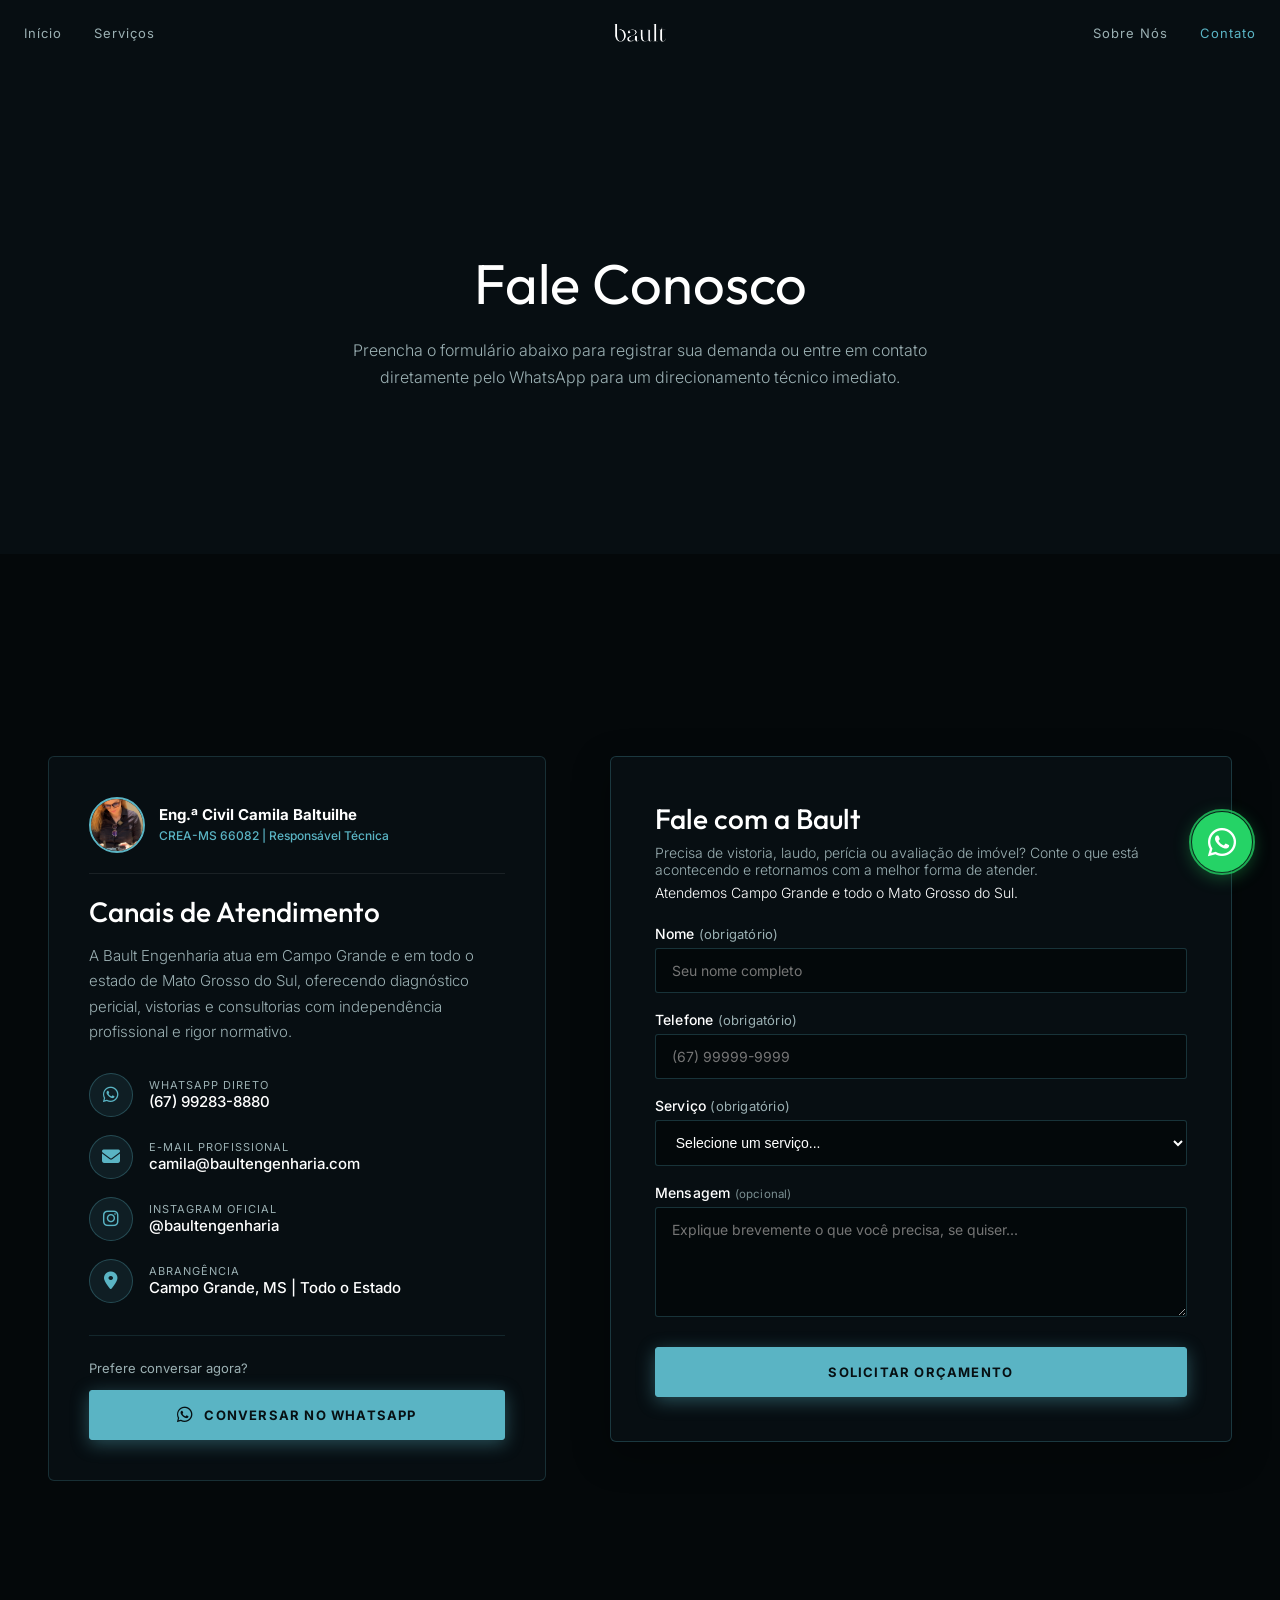
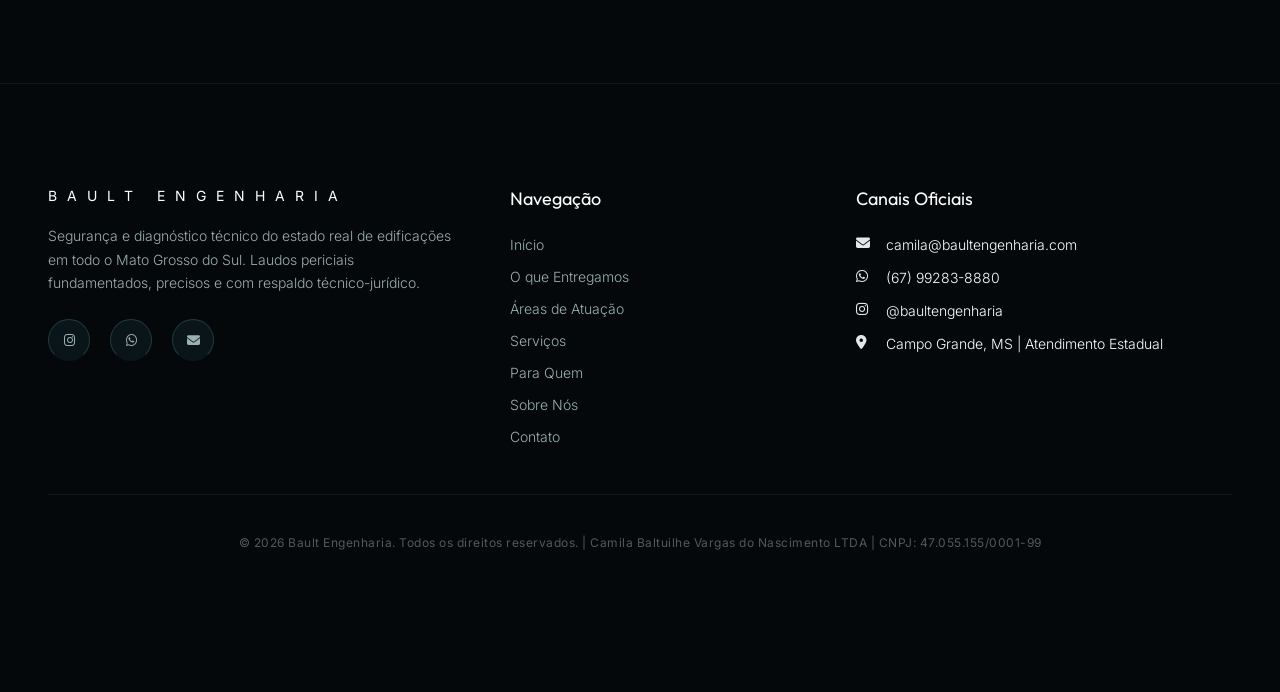
==== contato.html @ 1c69beef "Atualiza layout, carrossel de areas de atuacao, pagina de contato, servicos, sobre nos e hero" ====
<!DOCTYPE html>
<html lang="pt-BR">

<head>
    <meta charset="UTF-8">
    <meta name="viewport" content="width=device-width, initial-scale=1.0">
    <title>Contato | Bault Engenharia | Diagnóstico Técnico, Laudos e Perícias</title>
    <meta name="description"
        content="Entre em contato com a Bault Engenharia. Solicite laudos de vistoria, diagnóstico de manifestações patológicas, perícia técnica e consultoria com a Eng.ª Civil Camila Baltuilhe em todo o MS.">
    <!-- Google Fonts -->
    <link rel="preconnect" href="https://fonts.googleapis.com">
    <link rel="preconnect" href="https://fonts.gstatic.com" crossorigin>
    <link
        href="https://fonts.googleapis.com/css2?family=Inter:wght@300;400;500;600&family=Outfit:wght@300;400;500;600&display=swap"
        rel="stylesheet">
    <!-- CSS -->
    <link rel="stylesheet" href="style.css">
    <link rel="stylesheet" href="https://cdnjs.cloudflare.com/ajax/libs/font-awesome/6.4.2/css/all.min.css">
</head>

<body>

    <!-- Cabeçalho (Navbar Padrão) -->
    <header class="main-header scrolled" id="header">
        <div class="header-container">
            <nav class="nav-menu nav-left">
                <a href="index.html" class="nav-link">Início</a>
                <a href="servicos.html" class="nav-link">Serviços</a>
            </nav>

            <div class="logo-container">
                <a href="index.html" class="logo" aria-label="Bault Engenharia">
                    <img src="img/logotipo.webp" alt="Bault Engenharia" class="logo-img">
                </a>
            </div>

            <nav class="nav-menu nav-right">
                <a href="sobre.html" class="nav-link">Sobre Nós</a>
                <a href="contato.html" class="nav-link active" style="color: var(--color-accent);">Contato</a>
            </nav>

            <!-- Mobile Menu Trigger -->
            <button class="mobile-menu-trigger" aria-label="Abrir menu" aria-expanded="false" id="menuBtn">
                <span class="burger-bar"></span>
                <span class="burger-bar"></span>
            </button>
        </div>
    </header>

    <!-- Mobile Navigation Panel (Padronizado) -->
    <div class="mobile-nav-panel" id="mobilePanel" aria-hidden="true">
        <button class="mobile-menu-close" aria-label="Fechar menu" id="closeBtn">&times;</button>
        <nav class="mobile-menu-links">
            <a href="index.html" class="mobile-link">Início</a>
            <a href="index.html#entregamos" class="mobile-link">O que Entregamos</a>
            <a href="index.html#atuacao" class="mobile-link">Áreas de Atuação</a>
            <a href="servicos.html" class="mobile-link">Serviços</a>
            <a href="index.html#publico" class="mobile-link">Para Quem</a>
            <a href="sobre.html" class="mobile-link">Sobre Nós</a>
            <a href="contato.html" class="mobile-link" style="color: var(--color-accent);">Contato</a>
        </nav>
        <div class="mobile-social-icons">
            <a href="https://instagram.com/baultengenharia" target="_blank" rel="noopener noreferrer" class="social-icon-btn" aria-label="Instagram da Bault Engenharia">
                <i class="fa-brands fa-instagram"></i>
            </a>
            <a href="https://wa.me/5567992838880" target="_blank" rel="noopener noreferrer" class="social-icon-btn" aria-label="WhatsApp da Bault Engenharia">
                <i class="fa-brands fa-whatsapp"></i>
            </a>
            <a href="mailto:camila@baultengenharia.com" class="social-icon-btn" aria-label="E-mail da Bault Engenharia">
                <i class="fa-solid fa-envelope"></i>
            </a>
        </div>
    </div>

    <!-- Hero da Página de Contato -->
    <section class="page-hero" style="padding: 150px 0 60px; background: var(--color-charcoal-sec);">
        <div class="section-container">
            <div class="page-hero-inner" style="max-width: 820px; margin: 0 auto; text-align: center;">
                <h1 style="font-family: var(--font-serif); font-size: clamp(34px, 4.5vw, 56px); font-weight: 400; color: #FFFFFF; line-height: 1.15; margin-bottom: 20px;">Fale Conosco</h1>
                <p style="font-size: clamp(15px, 1.25vw, 17px); color: var(--color-text-sec-dark); line-height: 1.7; font-weight: 300; max-width: 620px; margin: 0 auto;">
                    Preencha o formulário abaixo para registrar sua demanda ou entre em contato diretamente pelo WhatsApp para um direcionamento técnico imediato.
                </p>
            </div>
        </div>
    </section>

    <!-- Conteúdo Principal de Contato -->
    <section class="contact-page-section">
        <div class="section-container">
            <div class="contact-layout-grid">
                
                <!-- Coluna 1: Informações e Canais Diretos com Ícones Clicáveis -->
                <div class="contact-info-card">
                    <div style="display: flex; align-items: center; gap: 14px; margin-bottom: 20px; padding-bottom: 20px; border-bottom: 1px solid rgba(255,255,255,0.08);">
                        <img src="img/real/camila_drone_portrait.png" alt="Eng.ª Civil Camila Baltuilhe" style="width: 56px; height: 56px; border-radius: 50%; object-fit: cover; border: 2px solid var(--color-accent, #5AB4C4); flex-shrink: 0;" loading="lazy">
                        <div>
                            <strong style="color: #FFFFFF; font-size: 15px; display: block;">Eng.ª Civil Camila Baltuilhe</strong>
                            <span style="color: var(--color-accent, #5AB4C4); font-size: 12px; font-weight: 500;">CREA-MS 66082 | Responsável Técnica</span>
                        </div>
                    </div>

                    <h3>Canais de Atendimento</h3>
                    <p>
                        A Bault Engenharia atua em Campo Grande e em todo o estado de Mato Grosso do Sul, oferecendo diagnóstico pericial, vistorias e consultorias com independência profissional e rigor normativo.
                    </p>

                    <ul class="contact-channels-list">
                        <!-- WhatsApp -->
                        <li class="contact-channel-item">
                            <a href="https://wa.me/5567992838880" target="_blank" rel="noopener noreferrer" class="channel-icon" aria-label="WhatsApp Bault Engenharia">
                                <i class="fa-brands fa-whatsapp"></i>
                            </a>
                            <div class="channel-text">
                                <span class="channel-label">WhatsApp Direto</span>
                                <a href="https://wa.me/5567992838880" target="_blank" rel="noopener noreferrer" class="channel-value">
                                    (67) 99283-8880
                                </a>
                            </div>
                        </li>

                        <!-- E-mail -->
                        <li class="contact-channel-item">
                            <a href="mailto:camila@baultengenharia.com" class="channel-icon" aria-label="E-mail Bault Engenharia">
                                <i class="fa-solid fa-envelope"></i>
                            </a>
                            <div class="channel-text">
                                <span class="channel-label">E-mail Profissional</span>
                                <a href="mailto:camila@baultengenharia.com" class="channel-value contact-email-link">
                                    camila@baultengenharia.com
                                </a>
                            </div>
                        </li>

                        <!-- Instagram -->
                        <li class="contact-channel-item">
                            <a href="https://instagram.com/baultengenharia" target="_blank" rel="noopener noreferrer" class="channel-icon" aria-label="Instagram Bault Engenharia">
                                <i class="fa-brands fa-instagram"></i>
                            </a>
                            <div class="channel-text">
                                <span class="channel-label">Instagram Oficial</span>
                                <a href="https://instagram.com/baultengenharia" target="_blank" rel="noopener noreferrer" class="channel-value">
                                    @baultengenharia
                                </a>
                            </div>
                        </li>

                        <!-- Localização -->
                        <li class="contact-channel-item">
                            <div class="channel-icon">
                                <i class="fa-solid fa-location-dot"></i>
                            </div>
                            <div class="channel-text">
                                <span class="channel-label">Abrangência</span>
                                <span class="channel-value">Campo Grande, MS | Todo o Estado</span>
                            </div>
                        </li>
                    </ul>

                    <!-- Botão de WhatsApp em destaque -->
                    <div style="margin-top: 32px; padding-top: 24px; border-top: 1px solid rgba(90, 180, 196, 0.15);">
                        <span style="display: block; font-size: 13px; color: var(--color-text-sec-dark); margin-bottom: 14px;">Prefere conversar agora?</span>
                        <a href="https://wa.me/5567992838880" target="_blank" rel="noopener noreferrer" class="btn-brand-blue" style="width: 100%; justify-content: center;">
                            <i class="fa-brands fa-whatsapp" style="font-size: 18px;"></i>
                            Conversar no WhatsApp
                        </a>
                    </div>
                </div>

                <!-- Coluna 2: Formulário no Modelo Solicitado -->
                <div class="contact-form-card">
                    <h3>Fale com a Bault</h3>
                    <p class="form-subtitle">Precisa de vistoria, laudo, perícia ou avaliação de imóvel? Conte o que está acontecendo e retornamos com a melhor forma de atender.<br><span style="display: inline-block; margin-top: 6px; color: var(--color-offwhite);">Atendemos Campo Grande e todo o Mato Grosso do Sul.</span></p>

                    <form class="contact-page-form" id="contactPageForm">
                        <!-- Nome -->
                        <div class="form-group">
                            <label for="pageName">Nome <span class="required-label">(obrigatório)</span></label>
                            <input type="text" id="pageName" name="name" placeholder="Seu nome completo" required>
                        </div>

                        <!-- Telefone -->
                        <div class="form-group">
                            <label for="pagePhone">Telefone <span class="required-label">(obrigatório)</span></label>
                            <input type="tel" id="pagePhone" name="phone" placeholder="(67) 99999-9999" required>
                        </div>

                        <!-- Serviço -->
                        <div class="form-group">
                            <label for="pageService">Serviço <span class="required-label">(obrigatório)</span></label>
                            <select id="pageService" name="service" required>
                                <option value="" disabled selected>Selecione um serviço...</option>
                                <option value="Laudos de Vistoria">Laudos de Vistoria (Cautelar, Entrega de Obra, Pré-Compra)</option>
                                <option value="Diagnóstico de Manifestações Patológicas">Diagnóstico de Manifestações Patológicas</option>
                                <option value="Perícia & Consultoria Técnica">Perícia &amp; Consultoria Técnica</option>
                                <option value="Consultoria Técnica para Construtoras">Consultoria Técnica para Construtoras &amp; Incorporadoras</option>
                                <option value="Auditoria e Conformidade Documental">Auditoria e Conformidade Documental</option>
                                <option value="Avaliação de Imóveis (NBR 14653)">Avaliação de Imóveis (NBR 14653)</option>
                                <option value="Ainda não sei">Ainda não sei</option>
                            </select>
                        </div>

                        <!-- Mensagem (Opcional) -->
                        <div class="form-group">
                            <label for="pageMessage">Mensagem <span class="optional">(opcional)</span></label>
                            <textarea id="pageMessage" name="message" placeholder="Explique brevemente o que você precisa, se quiser..."></textarea>
                        </div>

                        <!-- Botão de Envio -->
                        <button type="submit" class="btn-brand-blue form-submit-btn">
                            Solicitar orçamento
                        </button>

                        <!-- Feedback -->
                        <div class="form-feedback" id="contactPageFeedback" style="margin-top: 14px;"></div>
                    </form>
                </div>

            </div>
        </div>
    </section>

    <!-- Rodapé Padronizado (Sem Formulário) -->
    <footer class="footer-section dark-bg">
        <div class="section-container">
            <div class="footer-grid-clean">
                
                <!-- Coluna 1: Marca e Ícones Clicáveis -->
                <div class="footer-col brand-col">
                    <span class="logo footer-logo">BAULT ENGENHARIA</span>
                    <p class="footer-brand-text">
                        Segurança e diagnóstico técnico do estado real de edificações em todo o Mato Grosso do Sul. Laudos periciais fundamentados, precisos e com respaldo técnico-jurídico.
                    </p>
                    <div class="social-links">
                        <a href="https://instagram.com/baultengenharia" target="_blank" rel="noopener noreferrer" class="social-icon-btn" aria-label="Instagram da Bault Engenharia">
                            <i class="fa-brands fa-instagram"></i>
                        </a>
                        <a href="https://wa.me/5567992838880" target="_blank" rel="noopener noreferrer" class="social-icon-btn" aria-label="WhatsApp da Bault Engenharia">
                            <i class="fa-brands fa-whatsapp"></i>
                        </a>
                        <a href="mailto:camila@baultengenharia.com" class="social-icon-btn" aria-label="Enviar E-mail para Camila">
                            <i class="fa-solid fa-envelope"></i>
                        </a>
                    </div>
                </div>

                <!-- Coluna 2: Navegação Padronizada -->
                <div class="footer-col links-col">
                    <h4 class="footer-title">Navegação</h4>
                    <ul class="footer-links-list">
                        <li><a href="index.html">Início</a></li>
                        <li><a href="index.html#entregamos">O que Entregamos</a></li>
                        <li><a href="index.html#atuacao">Áreas de Atuação</a></li>
                        <li><a href="servicos.html">Serviços</a></li>
                        <li><a href="index.html#publico">Para Quem</a></li>
                        <li><a href="sobre.html">Sobre Nós</a></li>
                        <li><a href="contato.html">Contato</a></li>
                    </ul>
                </div>

                <!-- Coluna 3: Contatos Oficiais -->
                <div class="footer-col contact-col">
                    <h4 class="footer-title">Canais Oficiais</h4>
                    <ul class="footer-contact-list">
                        <li class="contact-item">
                            <i class="fa-solid fa-envelope contact-icon"></i>
                            <a href="mailto:camila@baultengenharia.com" class="contact-email-link">camila@baultengenharia.com</a>
                        </li>
                        <li class="contact-item">
                            <i class="fa-brands fa-whatsapp contact-icon"></i>
                            <a href="https://wa.me/5567992838880" target="_blank" rel="noopener noreferrer">(67) 99283-8880</a>
                        </li>
                        <li class="contact-item">
                            <i class="fa-brands fa-instagram contact-icon"></i>
                            <a href="https://instagram.com/baultengenharia" target="_blank" rel="noopener noreferrer">@baultengenharia</a>
                        </li>
                        <li class="contact-item">
                            <i class="fa-solid fa-location-dot contact-icon"></i>
                            <span>Campo Grande, MS | Atendimento Estadual</span>
                        </li>
                    </ul>
                </div>

            </div>

            <!-- Direitos Autorais, CREA e CNPJ -->
            <div class="footer-bottom text-center">
                <p class="copyright-text">
                    © 2026 Bault Engenharia. Todos os direitos reservados. | Camila Baltuilhe Vargas do Nascimento LTDA | CNPJ: 47.055.155/0001-99
                </p>
            </div>
        </div>
    </footer>

    <!-- Botão Flutuante do WhatsApp -->
    <a href="https://wa.me/5567992838880" target="_blank" rel="noopener noreferrer" class="whatsapp-float" aria-label="Fale conosco no WhatsApp" id="whatsappFloatBtn">
        <i class="fa-brands fa-whatsapp"></i>
        <span class="whatsapp-float-tooltip">Falar no WhatsApp</span>
    </a>
    <!-- JavaScript -->
    <script src="lenis.min.js"></script>
    <script src="script.js"></script>

</body>

</html>
---- style.css ----
/* ==========================================================================
   DESIGN SYSTEM & CUSTOM VARIABLES
   ========================================================================== */
:root {
    /* Color Palette - Tom mais escuro da paleta da marca (azul quase preto) e identidade Bault */
    --color-charcoal: #04080A;      /* Quase preto com base no azul profundo da marca */
    --color-charcoal-sec: #070E12;  /* Fundo secundário enriquecido no azul petróleo */
    --color-dark-gray: #0A141A;     /* Superfícies de cards e seções */
    --color-card-dark: #081015;
    --color-dark: #04080A;
    --color-slate-blue: #6C8E91;
    --color-accent: #5AB4C4;        /* Azul vibrante da marca */
    --color-accent-hover: #72D8E8;
    --color-accent-deep: #16616E;
    --color-accent-soft: rgba(90, 180, 196, 0.12);
    --color-accent-border: rgba(90, 180, 196, 0.28);
    --color-taupe: #E2E8E9;
    --color-taupe-light: #F0F4F5;
    --color-bege-bg: #F2F6F7;
    --color-offwhite: #FFFFFF;
    --color-text-sec-dark: #9BB0B3;
    --color-text-pri-light: #04080A;
    --color-white: #FFFFFF;

    /* Fonts */
    --font-serif: 'Outfit', sans-serif;
    --font-sans: 'Inter', -apple-system, BlinkMacSystemFont, "Segoe UI", Roboto, sans-serif;

    /* Layout & Grid */
    --max-width: 1440px;
    --content-max-width: 1280px;
    
    /* Transições suaves e sutis (sem movimentos bruscos) */
    --transition-smooth: 300ms ease;
    --transition-slow: 500ms ease;
}

/* ==========================================================================
   BASE & RESET STYLES
   ========================================================================== */
* {
    box-sizing: border-box;
    margin: 0;
    padding: 0;
}

html {
    background-color: var(--color-charcoal);
    color: var(--color-offwhite);
    font-family: var(--font-sans);
    -webkit-font-smoothing: antialiased;
    overflow-x: clip;
    scroll-behavior: smooth;
}

/* ==========================================================================
   LENIS SMOOTH SCROLL (ESTILOS OFICIAIS LENIS 1.1)
   ========================================================================== */
html.lenis, html.lenis body {
    height: auto;
}

.lenis.lenis-smooth {
    scroll-behavior: auto !important;
}

html.lenis.lenis-smooth {
    scroll-behavior: auto !important;
}

.lenis.lenis-smooth [data-lenis-prevent] {
    overscroll-behavior: contain;
}

.lenis.lenis-stopped {
    overflow: clip;
}

.lenis.lenis-smooth iframe {
    pointer-events: none;
}

body {
    overflow-x: clip;
}

a {
    color: inherit;
    text-decoration: none;
    transition: color var(--transition-smooth);
}

button, input, textarea {
    font-family: inherit;
    outline: none;
    border: none;
    background: none;
}

img {
    max-width: 100%;
    height: auto;
    display: block;
}

/* Utility Classes */
.dark-bg {
    background-color: var(--color-charcoal);
    color: var(--color-offwhite);
}

.light-bg {
    background-color: var(--color-bege-bg);
    color: var(--color-text-pri-light);
}

.light-bg-accent {
    background-color: #FFFFFF;
    color: var(--color-text-pri-light);
}

.section-container {
    max-width: var(--content-max-width);
    margin: 0 auto;
    padding: clamp(80px, 8vw, 110px) clamp(24px, 4vw, 48px);
}

.text-center {
    text-align: center;
}

.text-dark {
    color: var(--color-text-pri-light);
}

.text-dark-sec {
    color: #52525B;
}

.relative {
    position: relative;
}

.sr-only {
    position: absolute;
    width: 1px;
    height: 1px;
    padding: 0;
    margin: -1px;
    overflow: hidden;
    clip: rect(0, 0, 0, 0);
    border: 0;
}

/* ==========================================================================
   SECTION HEADER GERAL
   ========================================================================== */
.section-header {
    margin-bottom: clamp(36px, 4vw, 56px);
}

.section-title {
    font-family: var(--font-serif);
    font-size: clamp(30px, 3.8vw, 48px);
    font-weight: 400;
    color: var(--color-taupe);
    line-height: 1.15;
    letter-spacing: -0.02em;
    margin-bottom: 20px;
}

.section-title.text-dark {
    color: var(--color-text-pri-light);
}

.section-subtitle-line {
    width: 48px;
    height: 1px;
    background-color: var(--color-taupe);
    margin: 20px auto 0;
    opacity: 0.8;
}

.section-subtitle {
    font-size: clamp(15px, 1.25vw, 17px);
    color: var(--color-text-sec-dark);
    max-width: 640px;
    margin: 0 auto;
    line-height: 1.65;
    font-weight: 300;
}

/* ==========================================================================
   CABEÇALHO (NAVBAR)
   ========================================================================== */
.main-header {
    position: fixed;
    top: 0;
    left: 0;
    width: 100%;
    z-index: 1000;
    background-color: transparent;
    transition: background-color var(--transition-smooth), padding var(--transition-smooth), border-bottom var(--transition-smooth);
    padding: 24px 0;
}

.main-header.scrolled {
    background-color: rgba(4, 8, 10, 0.94);
    backdrop-filter: blur(12px);
    -webkit-backdrop-filter: blur(12px);
    padding: 16px 0;
    border-bottom: 1px solid rgba(90, 180, 196, 0.15);
}

.header-container {
    max-width: var(--content-max-width);
    margin: 0 auto;
    padding: 0 24px;
    display: flex;
    justify-content: space-between;
    align-items: center;
}

.nav-menu {
    display: flex;
    align-items: center;
    gap: clamp(18px, 2.5vw, 32px); /* Espaçamento fluido dos links */
    flex: 1;
}

.nav-left {
    justify-content: flex-start;
}

.nav-right {
    justify-content: flex-end;
}

.logo-container {
    flex: 0 0 auto;
    text-align: center;
    display: flex;
    justify-content: center;
    align-items: center;
}

.logo {
    font-family: var(--font-sans);
    font-size: clamp(11px, 1.2vw, 14px);
    font-weight: 400;
    letter-spacing: clamp(6px, 1vw, 10px);
    color: var(--color-offwhite);
    display: inline-flex;
    align-items: center;
    justify-content: center;
}

.logo-img {
    height: clamp(16px, 1.4vw, 20px);
    width: auto;
    max-height: 22px;
    object-fit: contain;
    display: block;
    transition: opacity var(--transition-smooth), transform var(--transition-smooth);
}

.logo:hover .logo-img {
    opacity: 0.85;
}

.nav-link {
    font-size: clamp(11px, 1.1vw, 13px);
    font-weight: 400;
    color: var(--color-text-sec-dark);
    letter-spacing: 1px;
    transition: color var(--transition-smooth);
}

.nav-link:hover,
.nav-link.active {
    color: var(--color-offwhite);
}

.nav-btn-cta {
    display: inline-flex;
    align-items: center;
    justify-content: center;
    padding: 8px 18px;
    background-color: var(--color-accent);
    color: #0B1315 !important;
    font-size: clamp(11px, 1.1vw, 12.5px);
    font-weight: 600;
    letter-spacing: 0.8px;
    text-transform: uppercase;
    border-radius: 2px;
    transition: all var(--transition-smooth);
    margin-left: 6px;
}

.nav-btn-cta:hover {
    background-color: var(--color-accent-hover);
    transform: translateY(-2px);
    box-shadow: 0 4px 16px rgba(90, 180, 196, 0.4);
}

/* Mobile Menu Trigger */
.mobile-menu-trigger {
    display: none;
    flex-direction: column;
    justify-content: space-between;
    width: 24px;
    height: 14px;
    cursor: pointer;
}

.burger-bar {
    width: 100%;
    height: 1px;
    background-color: var(--color-offwhite);
    transition: transform var(--transition-smooth), background-color var(--transition-smooth);
}

/* Mobile Menu Panel */
.mobile-nav-panel {
    position: fixed;
    top: 0;
    right: -100%;
    width: 100%;
    height: 100vh;
    background-color: var(--color-charcoal);
    z-index: 1001;
    display: flex;
    flex-direction: column;
    justify-content: center;
    align-items: center;
    transition: right var(--transition-smooth);
}

.mobile-nav-panel.open {
    right: 0;
}

.mobile-menu-close {
    position: absolute;
    top: 32px;
    right: 32px;
    font-size: 36px;
    color: var(--color-offwhite);
    cursor: pointer;
}

.mobile-menu-links {
    display: flex;
    flex-direction: column;
    gap: 32px;
    align-items: center;
}

.mobile-link {
    font-family: var(--font-serif);
    font-size: 32px;
    color: var(--color-offwhite);
}

.mobile-link:hover {
    color: var(--color-taupe);
}

.hero-section {
    background-color: var(--color-charcoal);
    background-image: linear-gradient(to right, rgba(4, 8, 10, 0.94) 0%, rgba(4, 8, 10, 0.82) 50%, rgba(4, 8, 10, 0.45) 100%), url('img/img_hero.png');
    background-size: cover;
    background-position: center right;
    padding-top: 0;
    min-height: 100vh;
    min-height: 100svh;
    display: flex;
    align-items: center;
    position: relative;
    overflow: hidden;
}

.hero-container {
    max-width: var(--content-max-width);
    margin: 0 auto;
    padding: clamp(120px, 14vh, 160px) clamp(24px, 4vw, 48px) clamp(60px, 8vh, 90px);
    display: flex;
    width: 100%;
    align-items: center;
}

.hero-col-left {
    width: 100%;
    max-width: 740px;
    display: flex;
    flex-direction: column;
    justify-content: center;
    align-items: flex-start;
    z-index: 2;
}

.hero-title {
    font-family: var(--font-serif);
    font-size: clamp(36px, 4.5vw, 62px);
    line-height: 1.12;
    letter-spacing: -0.025em;
    font-weight: 400;
    color: var(--color-offwhite);
    margin-bottom: 24px;
    max-width: 680px;
}

.hero-paragraph {
    font-size: clamp(16px, 1.25vw, 18.5px);
    color: var(--color-text-sec-dark);
    line-height: 1.7;
    margin-bottom: 36px;
    max-width: 620px;
    font-weight: 300;
}

.hero-cta-group {
    display: flex;
    gap: 16px;
    flex-wrap: wrap;
    align-items: center;
}

.btn-solid-blue,
.btn-hero-fale {
    display: inline-flex;
    align-items: center;
    justify-content: center;
    min-height: 50px;
    padding: 14px 28px;
    background-color: var(--color-accent) !important;
    border: 1px solid var(--color-accent) !important;
    color: #0B1315 !important;
    font-size: 13.5px;
    font-weight: 600;
    letter-spacing: 1.2px;
    text-transform: uppercase;
    border-radius: 2px;
    box-shadow: 0 4px 18px rgba(90, 180, 196, 0.35);
    transition: all var(--transition-smooth);
}

.btn-solid-blue:hover,
.btn-hero-fale:hover {
    background-color: var(--color-accent-hover) !important;
    border-color: var(--color-accent-hover) !important;
    color: #0B1315 !important;
    transform: translateY(-2px);
    box-shadow: 0 8px 24px rgba(90, 180, 196, 0.5);
}

.btn-outline {
    display: inline-flex;
    align-items: center;
    justify-content: center;
    min-height: 50px;
    padding: 14px 28px;
    border: 1px solid rgba(226, 232, 233, 0.6);
    color: var(--color-offwhite);
    font-size: 13.5px;
    font-weight: 500;
    letter-spacing: 1.2px;
    text-transform: uppercase;
    position: relative;
    overflow: hidden;
    z-index: 1;
    border-radius: 2px;
    transition: color var(--transition-smooth), border-color var(--transition-smooth), transform var(--transition-smooth), background-color var(--transition-smooth);
}

.btn-outline:hover {
    border-color: var(--color-accent);
    color: var(--color-accent);
    background-color: rgba(90, 180, 196, 0.08);
    transform: translateY(-2px);
}

/* ==========================================================================
   ÁREAS DE ATUAÇÃO (CARROSSEL 3 POR VEZ, IMAGEM MAIS ALTA E TEXTO SOBRE FUNDO ESCURO)
   ========================================================================== */
.acting-carousel-wrapper {
    position: relative;
    margin-top: 48px;
    width: 100%;
}

.acting-carousel-viewport {
    width: 100%;
    overflow: hidden;
}

.acting-grid {
    display: flex;
    gap: 24px;
    transition: transform 520ms cubic-bezier(0.22, 1, 0.36, 1);
    will-change: transform;
}

.acting-card {
    flex: 0 0 calc((100% - 48px) / 3);
    max-width: calc((100% - 48px) / 3);
    position: relative;
    aspect-ratio: 3 / 4.8;
    min-height: 580px;
    border-radius: 4px;
    overflow: hidden;
    display: block;
    text-align: left;
    text-decoration: none;
    background-color: var(--color-charcoal-sec);
    border: 1px solid rgba(90, 180, 196, 0.2);
    transition: border-color 300ms ease, box-shadow 300ms ease;
}

.acting-card:hover {
    border-color: var(--color-accent);
    box-shadow: 0 14px 36px rgba(0, 0, 0, 0.45);
}

.acting-card-img {
    width: 100%;
    height: 100%;
    object-fit: cover;
    display: block;
    filter: brightness(0.76);
    transition: transform 650ms cubic-bezier(0.22, 1, 0.36, 1), filter 450ms ease;
}

.acting-card:hover .acting-card-img {
    transform: scale(1.05);
    filter: brightness(0.55);
}

.acting-card-overlay {
    position: absolute;
    inset: 0;
    display: flex;
    flex-direction: column;
    justify-content: flex-end;
    gap: 8px;
    padding: clamp(22px, 2.2vw, 30px);
    background: linear-gradient(
        to top,
        rgba(4, 8, 10, 0.96) 0%,
        rgba(4, 8, 10, 0.84) 42%,
        rgba(4, 8, 10, 0.22) 100%
    );
    z-index: 2;
}

.acting-card-title {
    font-family: var(--font-serif);
    font-size: clamp(19px, 1.6vw, 23px);
    font-weight: 500;
    color: #FFFFFF;
    line-height: 1.25;
    margin: 0;
    text-shadow: 0 2px 10px rgba(0, 0, 0, 0.65);
    transition: color 250ms ease;
}

.acting-card:hover .acting-card-title {
    color: var(--color-accent);
}

.acting-card-text {
    font-size: clamp(13px, 1.05vw, 14.5px);
    color: rgba(240, 244, 245, 0.86);
    line-height: 1.58;
    margin: 0;
    font-weight: 300;
}

.acting-carousel-nav {
    display: flex;
    align-items: center;
    justify-content: center;
    gap: 32px;
    margin-top: 32px;
}

.acting-nav-btn {
    background: transparent;
    border: none;
    color: var(--color-offwhite);
    cursor: pointer;
    padding: 10px 14px;
    display: inline-flex;
    align-items: center;
    justify-content: center;
    transition: color 250ms ease, transform 250ms ease, opacity 250ms ease;
}

.acting-nav-btn:hover {
    color: var(--color-accent);
}

.acting-nav-btn:active {
    transform: scale(0.94);
}

.acting-nav-btn:disabled {
    opacity: 0.3;
    cursor: default;
}

/* ==========================================================================
   BANNER INSTITUCIONAL
   ========================================================================== */
.banner-section {
    position: relative;
    width: 100%;
    height: clamp(560px, 88vh, 860px);
    overflow: hidden;
}

.banner-image-container {
    width: 100%;
    height: 100%;
    position: relative;
}

/* Camada de recorte: a imagem interna é maior que ela e desliza no scroll */
.banner-media {
    position: absolute;
    inset: 0;
    overflow: hidden;
}

.banner-bg-img {
    position: absolute;
    top: -20%;
    left: 0;
    width: 100%;
    height: 140%;
    object-fit: cover;
    object-position: center;
    will-change: transform;
    transform: translate3d(0, 0, 0);
}

.banner-overlay-box {
    position: absolute;
    bottom: clamp(30px, 5vh, 60px);
    left: 0;
    right: 0;
    margin: 0 auto;
    width: calc(100% - clamp(40px, 8vw, 128px));
    max-width: 760px;
    background-color: rgba(24, 25, 27, 0.95);
    padding: clamp(30px, 4vw, 48px);
    text-align: center;
    border-bottom: 1px solid rgba(161, 161, 170, 0.3);
}

.banner-box-title {
    font-family: var(--font-serif);
    font-size: clamp(24px, 3vw, 32px);
    font-weight: 400;
    color: var(--color-taupe);
    margin-bottom: 16px;
}

.banner-box-text {
    font-size: clamp(13px, 1.2vw, 15px);
    color: var(--color-text-sec-dark);
    line-height: 1.7;
    margin-bottom: 24px;
    font-weight: 300;
}

.banner-link {
    display: inline-flex;
    align-items: center;
    gap: 8px;
    font-size: clamp(11px, 1.1vw, 13px);
    letter-spacing: 2px;
    text-transform: uppercase;
    color: var(--color-offwhite);
}

.banner-link:hover {
    color: var(--color-taupe);
}

.arrow-icon {
    transition: transform var(--transition-smooth);
}

.banner-link:hover .arrow-icon {
    transform: translateX(6px);
}

/* ==========================================================================
   NOSSOS SERVIÇOS
   ========================================================================== */
.services-grid {
    display: grid;
    grid-template-columns: repeat(4, 1fr);
    gap: clamp(20px, 2.5vw, 40px);
}

.service-item {
    display: flex;
    flex-direction: column;
    align-items: flex-start;
}

.service-icon-wrapper {
    color: var(--color-taupe);
    width: clamp(38px, 4vw, 48px);
    height: clamp(38px, 4vw, 48px);
    margin-bottom: 24px;
}

.service-icon-wrapper svg {
    width: 100%;
    height: 100%;
}

.service-item-title {
    font-family: var(--font-serif);
    font-size: clamp(16px, 1.8vw, 20px);
    font-weight: 400;
    color: var(--color-offwhite);
    margin-bottom: 14px;
}

.service-item-desc {
    font-size: clamp(13px, 1.1vw, 14px);
    color: var(--color-text-sec-dark);
    line-height: 1.7;
    margin-bottom: 20px;
    font-weight: 300;
}

.service-link {
    display: inline-flex;
    align-items: center;
    gap: 6px;
    font-size: clamp(11px, 1vw, 12px);
    letter-spacing: 1px;
    text-transform: uppercase;
    color: var(--color-taupe);
    margin-top: auto;
}

.service-link:hover {
    color: var(--color-offwhite);
}

.service-link svg {
    transition: transform var(--transition-smooth);
}

.service-link:hover svg {
    transform: translateX(4px);
}

/* ==========================================================================
   CARROSSEL MOBILE (BASE DESKTOP)
   ========================================================================== */
.carousel-mobile-container {
    width: 100%;
}

.carousel-nav-mobile {
    display: none;
}

/* ==========================================================================
   PROJETOS RECENTES
   ========================================================================== */
.projects-filters {
    display: flex;
    justify-content: center;
    gap: 12px;
    margin-bottom: 48px;
    flex-wrap: wrap;
}

.filter-btn {
    padding: 8px clamp(16px, 2vw, 24px);
    font-size: clamp(11px, 1.1vw, 13px);
    color: var(--color-text-pri-light);
    border: 1px solid rgba(48, 48, 51, 0.15);
    background-color: transparent;
    cursor: pointer;
    transition: background-color var(--transition-smooth), color var(--transition-smooth), border-color var(--transition-smooth), transform var(--transition-smooth);
}

.filter-btn:hover {
    border-color: var(--color-charcoal);
    transform: translateY(-2px);
}

.filter-btn.active {
    background-color: var(--color-charcoal);
    color: var(--color-white);
    border-color: var(--color-charcoal);
}

.filter-btn.active:hover {
    transform: translateY(-2px);
}

.projects-grid {
    display: grid;
    grid-template-columns: repeat(3, 1fr);
    gap: clamp(20px, 2.5vw, 32px);
    margin-bottom: 60px;
}

.project-card {
    background-color: var(--color-charcoal-sec);
    overflow: hidden;
    cursor: pointer;
    display: block;
}

.project-card.hide {
    display: none;
}

.project-img-wrapper {
    aspect-ratio: 4/5;
    overflow: hidden;
}

.project-img-wrapper img {
    width: 100%;
    height: 100%;
    object-fit: cover;
    transition: transform var(--transition-slow);
}

.project-card:hover .project-img-wrapper img {
    transform: scale(1.04);
}

.project-info {
    padding: clamp(16px, 2vw, 24px);
    text-align: center;
    background-color: var(--color-charcoal-sec);
}

.project-name {
    font-family: var(--font-serif);
    font-size: clamp(16px, 1.8vw, 20px);
    color: var(--color-offwhite);
    margin-bottom: 6px;
    font-weight: 400;
    transition: color var(--transition-smooth);
}

.project-card:hover .project-name {
    color: var(--color-taupe);
}

.project-cat {
    font-size: clamp(10px, 1vw, 12px);
    color: var(--color-text-sec-dark);
    text-transform: uppercase;
    letter-spacing: 1px;
}

.btn-dark-outline {
    display: inline-flex;
    align-items: center;
    justify-content: center;
    min-height: 50px;
    padding: 14px 30px;
    background-color: var(--color-charcoal, #04080A);
    border: 1px solid var(--color-charcoal, #04080A);
    color: #FFFFFF;
    font-size: 14px;
    font-weight: 500;
    letter-spacing: 1.5px;
    text-transform: uppercase;
    position: relative;
    overflow: hidden;
    z-index: 1;
    transition: color var(--transition-smooth), border-color var(--transition-smooth), transform var(--transition-smooth), box-shadow var(--transition-smooth);
}

.btn-dark-outline::before {
    content: '';
    position: absolute;
    top: 0;
    left: 0;
    width: 100%;
    height: 100%;
    background-color: var(--color-charcoal);
    transform: scaleX(0);
    transform-origin: right;
    transition: transform var(--transition-smooth);
    z-index: -1;
}

.btn-dark-outline:hover::before {
    transform: scaleX(1);
    transform-origin: left;
}

.btn-dark-outline:hover {
    color: var(--color-white);
    border-color: var(--color-charcoal);
    transform: translateY(-3px);
    box-shadow: 0 8px 24px rgba(24, 25, 27, 0.15);
}

/* ==========================================================================
   COMO TRABALHAMOS
   ========================================================================== */
.work-grid {
    display: grid;
    grid-template-columns: 4.5fr 7.5fr;
    gap: clamp(32px, 5vw, 64px);
    align-items: center;
}

.work-intro-text {
    font-size: clamp(14px, 1.2vw, 16px);
    line-height: 1.7;
    color: var(--color-text-sec-dark);
    margin-bottom: 40px;
    max-width: 380px;
    font-weight: 300;
}

.steps-list {
    display: flex;
    flex-direction: column;
}

.step-item {
    display: flex;
    gap: 24px;
    padding: clamp(16px, 2.5vh, 24px) 0;
    border-bottom: 1px solid rgba(161, 161, 170, 0.15);
}

.step-item:first-child {
    padding-top: 0;
}

.step-item:last-child {
    border-bottom: none;
}

.step-num {
    font-family: var(--font-serif);
    font-size: clamp(22px, 2.5vw, 28px);
    color: var(--color-taupe);
    line-height: 1;
}

.step-content {
    flex: 1;
}

.step-title {
    font-size: clamp(14px, 1.2vw, 16px);
    font-weight: 500;
    color: var(--color-offwhite);
    margin-bottom: 6px;
}

.step-desc {
    font-size: clamp(13px, 1.1vw, 14px);
    color: var(--color-text-sec-dark);
    line-height: 1.6;
    font-weight: 300;
}

.work-img-wrapper {
    position: relative;
    aspect-ratio: 4/3;
    width: 100%;
}

.work-img-wrapper img {
    width: 100%;
    height: 100%;
    object-fit: cover;
}

.diff-overlay-panel {
    position: absolute;
    bottom: -30px;
    right: -10px;
    background-color: var(--color-charcoal-sec);
    padding: clamp(24px, 3vw, 36px);
    width: 85%;
    max-width: 440px;
}

.panel-title {
    font-family: var(--font-serif);
    font-size: clamp(16px, 1.8vw, 20px);
    color: var(--color-taupe);
    margin-bottom: 20px;
    font-weight: 400;
}

.diff-list {
    list-style: none;
    display: flex;
    flex-direction: column;
    gap: 12px;
}

.diff-item {
    display: flex;
    align-items: center;
    gap: 12px;
    font-size: clamp(13px, 1.1vw, 14px);
    color: var(--color-offwhite);
    font-weight: 300;
}

.check-icon {
    color: var(--color-taupe);
    width: 16px;
    height: 16px;
    flex-shrink: 0;
}

/* ==========================================================================
   DEPOIMENTOS
   ========================================================================== */
.testimonial-slider-container {
    display: flex;
    align-items: center;
    justify-content: space-between;
    margin: 40px 0;
}

.testimonial-wrapper {
    flex: 1;
    max-width: 800px;
    margin: 0 auto;
    text-align: center;
    position: relative;
}

.quote-mark {
    font-family: var(--font-serif);
    font-size: clamp(80px, 10vw, 120px);
    color: rgba(161, 161, 170, 0.2);
    line-height: 1;
    height: 50px;
    margin-bottom: -20px;
}

.testimonial-slides {
    position: relative;
    min-height: 200px;
}

.testimonial-slide {
    position: absolute;
    top: 0;
    left: 0;
    width: 100%;
    opacity: 0;
    visibility: hidden;
    transition: opacity 500ms ease, visibility 500ms ease;
}

.testimonial-slide.active {
    position: relative;
    opacity: 1;
    visibility: visible;
}

.testimonial-text {
    font-size: clamp(15px, 1.8vw, 18px);
    line-height: 1.8;
    color: var(--color-text-pri-light);
    margin-bottom: 24px;
    font-weight: 300;
}

.testimonial-author {
    font-family: var(--font-serif);
    font-size: clamp(14px, 1.5vw, 16px);
    font-weight: 400;
    color: var(--color-text-pri-light);
    margin-bottom: 4px;
}

.testimonial-cat {
    font-size: clamp(10px, 1vw, 12px);
    color: #71717A;
    text-transform: uppercase;
    letter-spacing: 1px;
}

.nav-arrow {
    width: clamp(40px, 4vw, 48px);
    height: clamp(40px, 4vw, 48px);
    border-radius: 50%;
    border: 1px solid rgba(48, 48, 51, 0.2);
    color: var(--color-text-pri-light);
    display: flex;
    align-items: center;
    justify-content: center;
    cursor: pointer;
    transition: background-color var(--transition-smooth), border-color var(--transition-smooth);
    flex-shrink: 0;
}

.nav-arrow:hover {
    background-color: var(--color-charcoal);
    border-color: var(--color-charcoal);
    color: var(--color-white);
}

.testimonial-dots {
    display: flex;
    justify-content: center;
    gap: 8px;
    margin-top: 24px;
}

.dot-indicator {
    width: 8px;
    height: 8px;
    border-radius: 50%;
    border: 1px solid rgba(48, 48, 51, 0.3);
    cursor: pointer;
    transition: background-color var(--transition-smooth), border-color var(--transition-smooth);
}

.dot-indicator.active {
    background-color: var(--color-charcoal);
    border-color: var(--color-charcoal);
}

/* ==========================================================================
   RODAPÉ (FOOTER)
   ========================================================================== */
.footer-section {
    background-color: var(--color-charcoal);
    border-top: 1px solid rgba(250, 248, 246, 0.05);
}

.footer-grid {
    display: grid;
    grid-template-columns: 1.05fr 0.72fr 1.08fr 1.35fr;
    gap: clamp(22px, 3vw, 42px);
    margin-bottom: 64px;
    align-items: flex-start;
}

.footer-col {
    display: flex;
    flex-direction: column;
}

.footer-logo {
    margin-bottom: 20px;
    display: inline-block;
}

.footer-brand-text {
    font-size: clamp(13px, 1.1vw, 14px);
    color: var(--color-text-sec-dark);
    line-height: 1.7;
    margin-bottom: 24px;
    font-weight: 300;
}

.social-links {
    display: flex;
    gap: 20px;
}

.social-links a {
    font-size: clamp(12px, 1.1vw, 13px);
    color: var(--color-text-sec-dark);
    border-bottom: 1px solid transparent;
}

.social-links a:hover {
    color: var(--color-taupe);
    border-color: var(--color-taupe);
}

.footer-title {
    font-family: var(--font-serif);
    font-size: clamp(16px, 1.5vw, 18px);
    color: var(--color-offwhite);
    margin-bottom: 24px;
    font-weight: 400;
}

.footer-links-list, .footer-contact-list {
    list-style: none;
    display: flex;
    flex-direction: column;
    gap: 12px;
}

.footer-links-list a {
    font-size: clamp(13px, 1.1vw, 14px);
    color: var(--color-text-sec-dark);
    font-weight: 300;
}

.footer-links-list a:hover {
    color: var(--color-taupe);
}

.contact-item {
    display: flex;
    align-items: flex-start;
    gap: 12px;
    font-size: clamp(13px, 1.1vw, 14px);
    line-height: 1.5;
    font-weight: 300;
}

.contact-icon {
    width: 18px;
    height: 18px;
    color: var(--color-taupe);
    flex-shrink: 0;
    margin-top: 2px;
}

/* Footer Form */
.footer-contact-form {
    display: flex;
    flex-direction: column;
    gap: 12px;
}

.form-group {
    position: relative;
}

.footer-field-label {
    display: block;
    font-size: 12.5px;
    font-weight: 500;
    color: var(--color-offwhite);
    margin-bottom: 5px;
    letter-spacing: 0.2px;
}

.footer-field-label span {
    font-weight: 400;
    color: var(--color-text-sec-dark);
    font-size: 11.5px;
}

.footer-field-helper {
    display: block;
    font-size: 11.5px;
    color: var(--color-text-sec-dark);
    margin-bottom: 6px;
}

.footer-contact-form input,
.footer-contact-form select,
.footer-contact-form textarea {
    width: 100%;
    background-color: rgba(4, 8, 10, 0.75);
    border: 1px solid rgba(250, 248, 246, 0.22);
    border-radius: 4px;
    color: var(--color-offwhite);
    font-size: 13px;
    padding: 10px 13px;
    transition: border-color var(--transition-smooth), box-shadow var(--transition-smooth);
    font-family: var(--font-sans);
}

.footer-contact-form input,
.footer-contact-form select {
    height: 42px;
}

.footer-contact-form select option {
    background-color: #070E12;
    color: #FFFFFF;
}

.footer-contact-form textarea {
    height: 92px;
    resize: vertical;
}

.footer-contact-form input:focus,
.footer-contact-form select:focus,
.footer-contact-form textarea:focus {
    border-color: var(--color-accent);
    outline: none;
    box-shadow: 0 0 0 2px rgba(90, 180, 196, 0.2);
}

.btn-submit {
    width: 100%;
    min-height: 50px;
    background-color: transparent;
    border: 1px solid var(--color-taupe);
    color: var(--color-taupe);
    font-size: 14px;
    font-weight: 500;
    text-transform: uppercase;
    letter-spacing: 1.5px;
    cursor: pointer;
    position: relative;
    overflow: hidden;
    z-index: 1;
    transition: color var(--transition-smooth), border-color var(--transition-smooth), transform var(--transition-smooth), box-shadow var(--transition-smooth);
}

.btn-submit::before {
    content: '';
    position: absolute;
    top: 0;
    left: 0;
    width: 100%;
    height: 100%;
    background-color: var(--color-taupe);
    transform: scaleX(0);
    transform-origin: right;
    transition: transform var(--transition-smooth);
    z-index: -1;
}

.btn-submit:hover::before {
    transform: scaleX(1);
    transform-origin: left;
}

.btn-submit:hover {
    color: var(--color-charcoal);
    border-color: var(--color-taupe);
    transform: translateY(-3px);
    box-shadow: 0 8px 24px rgba(255, 255, 255, 0.15);
}

.form-feedback {
    font-size: 13px;
    margin-top: 8px;
    display: none;
}

.form-feedback.success {
    display: block;
    color: #A2C4B1;
}

.form-feedback.error {
    display: block;
    color: #D3A2A2;
}

.footer-bottom {
    border-top: 1px solid rgba(250, 248, 246, 0.05);
    padding: 40px 0;
}

.copyright-text {
    font-size: 12px;
    color: rgba(170, 166, 163, 0.5);
    letter-spacing: 0.5px;
}

/* ==========================================================================
   ESTABILIDADE VISUAL (SEM ELEMENTOS SE MOVIMENTANDO AO ROLAR)
   ========================================================================== */
.reveal,
.fade-in-up,
.fade-in,
.fade-in-left,
.fade-in-right {
    opacity: 1 !important;
    transform: none !important;
    transition: opacity 300ms ease;
    will-change: auto;
}

.reveal.active,
.fade-in-up.active,
.fade-in.active,
.fade-in-left.active,
.fade-in-right.active {
    opacity: 1 !important;
    transform: none !important;
}

/* ==========================================================================
   SEÇÃO O QUE ENTREGAMOS (EDITORIAL)
   ========================================================================== */
.entregamos-section {
    background-color: var(--color-charcoal-sec);
    color: var(--color-offwhite);
    padding: clamp(80px, 8vw, 120px) 0;
    border-top: 1px solid rgba(255, 255, 255, 0.08);
    border-bottom: 1px solid rgba(255, 255, 255, 0.08);
}

.entregamos-container {
    max-width: 960px;
    margin: 0 auto;
    padding: 0 24px;
}

.entregamos-header-line {
    display: flex;
    align-items: center;
    gap: 20px;
    margin-bottom: 36px;
}

.entregamos-title {
    font-family: var(--font-serif);
    font-size: clamp(28px, 4.2vw, 52px);
    font-weight: 500;
    color: var(--color-taupe);
    letter-spacing: -0.02em;
    line-height: 1.15;
}

.entregamos-line {
    flex: 1;
    height: 1px;
    background: linear-gradient(to right, var(--color-accent, #5AB4C4), rgba(90, 180, 196, 0.15));
    opacity: 0.8;
}

.entregamos-list {
    display: flex;
    flex-direction: column;
    gap: 14px;
}

.entregamos-box {
    border: 1px solid rgba(90, 180, 196, 0.18);
    border-left: 3px solid var(--color-accent, #5AB4C4);
    padding: 22px 28px;
    text-align: left;
    background-color: rgba(7, 14, 18, 0.90);
    border-radius: 4px;
    transition: background-color 350ms ease, border-color 350ms ease, box-shadow 350ms ease;
}

.entregamos-box.soft-fade,
.entregamos-box.soft-fade.visible {
    opacity: 1 !important;
    transform: none !important;
}

.entregamos-box:hover {
    background-color: rgba(90, 180, 196, 0.1);
    border-color: var(--color-accent, #5AB4C4);
    box-shadow: 0 6px 20px rgba(0, 0, 0, 0.25);
}

.entregamos-box-text {
    font-family: var(--font-sans);
    font-size: clamp(15px, 1.25vw, 18px);
    font-weight: 400;
    color: #F4F4F5;
    line-height: 1.45;
    letter-spacing: 0.01em;
}

/* ==========================================================================
   PARA QUEM ENTREGAMOS (AUDIENCE SECTION - IDENTIDADE VISUAL BAULT)
   ========================================================================== */
.projects-section.dark-bg {
    background-color: var(--color-charcoal);
    background-image: radial-gradient(ellipse at 50% 0%, rgba(90, 180, 196, 0.04) 0%, transparent 65%);
    border-top: 1px solid rgba(90, 180, 196, 0.15);
    border-bottom: 1px solid rgba(90, 180, 196, 0.15);
}

.audience-grid {
    display: grid;
    grid-template-columns: repeat(3, 1fr);
    gap: 24px;
    margin-top: 48px;
}

.audience-card {
    background-color: var(--color-charcoal-sec, #070E12);
    border: 1px solid rgba(90, 180, 196, 0.22);
    border-top: 3px solid rgba(90, 180, 196, 0.45);
    padding: 32px 28px;
    display: flex;
    flex-direction: column;
    gap: 12px;
    border-radius: 4px;
    box-shadow: 0 8px 24px rgba(0, 0, 0, 0.25);
    transition: transform var(--transition-smooth), box-shadow var(--transition-smooth), border-color var(--transition-smooth), border-top-color var(--transition-smooth);
}

.audience-card:hover {
    transform: translateY(-4px);
    border-color: var(--color-accent, #5AB4C4);
    border-top-color: var(--color-accent, #5AB4C4);
    box-shadow: 0 16px 36px rgba(0, 0, 0, 0.45);
}

.audience-card-title {
    font-family: var(--font-serif);
    font-size: clamp(18px, 1.5vw, 22px);
    font-weight: 500;
    color: #FFFFFF;
    line-height: 1.25;
    transition: color var(--transition-smooth);
}

.audience-card:hover .audience-card-title {
    color: var(--color-accent);
}

.audience-card-desc {
    font-family: var(--font-sans);
    font-size: 14px;
    color: var(--color-text-sec-dark, #9BB0B3);
    line-height: 1.6;
    font-weight: 300;
}

.audience-card.audience-card-cta {
    background: linear-gradient(145deg, rgba(7, 14, 18, 0.98) 0%, rgba(9, 18, 23, 0.96) 100%);
    border: 1px solid var(--color-accent, #5AB4C4);
    border-top: 3px solid var(--color-accent, #5AB4C4);
    box-shadow: 0 10px 30px rgba(90, 180, 196, 0.15);
}

/* Bolinhas de carrossel mobile ocultas no desktop */
.carousel-dots-mobile {
    display: none;
}

/* ==========================================================================
   RESPONSIVIDADE (MEDIA QUERIES)
   ========================================================================== */

/* Laptop / Notebook (992px a 1199px) */
@media (max-width: 1199px) {
    .section-container {
        padding: 90px 40px;
    }
    
    .hero-col-left {
        padding: 110px 32px 50px 40px;
    }
    
    .services-grid {
        grid-template-columns: repeat(2, 1fr);
        gap: 32px;
    }

    .footer-grid {
        gap: 36px;
    }
}

/* Tablet (768px a 991px) */
@media (max-width: 991px) {
    .section-container {
        padding: 80px 32px;
    }

    .hero-section {
        min-height: 100vh;
        min-height: 100svh;
        padding-top: 80px;
        display: flex;
        align-items: center;
    }
    
    .hero-container {
        flex-direction: column;
    }
    
    .hero-col-left {
        width: 100%;
        padding: 48px 32px 36px;
        align-items: flex-start;
        text-align: left;
    }
    
    .hero-title {
        font-size: clamp(34px, 5.5vw, 46px);
        max-width: 100%;
    }

    .hero-paragraph {
        max-width: 100%;
        margin-bottom: 28px;
    }
    
    .hero-col-right {
        width: 100%;
        height: clamp(320px, 45vh, 440px);
    }
    
    .acting-grid {
        gap: 24px;
    }

    .work-grid {
        grid-template-columns: 1fr;
        gap: 48px;
    }

    .work-intro-text {
        max-width: 100%;
        margin-bottom: 32px;
    }

    .diff-overlay-panel {
        position: static;
        width: 100%;
        max-width: 100%;
        margin-top: 24px;
        padding: 28px 24px;
    }

    .audience-grid {
        grid-template-columns: repeat(2, 1fr);
        gap: 20px;
    }

    .projects-grid {
        grid-template-columns: repeat(2, 1fr);
        gap: 24px;
    }

    .footer-grid {
        grid-template-columns: repeat(2, 1fr);
        gap: 40px;
    }

    .mobile-menu-trigger {
        display: flex;
    }
    
    .nav-menu {
        display: none;
    }
}

/* Mobile & Tablet Pequeno (<= 767px) - Apresentação Editorial Arquitetônica */
@media (max-width: 767px) {
    /* Header minimalista transparente sobre a foto na abertura, com logo à esquerda e menu à direita */
    .main-header {
        padding: 20px 0;
        background-color: transparent;
        backdrop-filter: none;
        -webkit-backdrop-filter: none;
        border-bottom: none;
    }

    .main-header.scrolled {
        padding: 14px 0;
        background-color: rgba(4, 8, 10, 0.94);
        backdrop-filter: blur(16px);
        -webkit-backdrop-filter: blur(16px);
        border-bottom: 1px solid rgba(90, 180, 196, 0.15);
    }

    .header-container {
        padding: 0 24px;
        display: flex;
        justify-content: space-between;
        align-items: center;
        width: 100%;
    }

    .logo-container {
        flex: 0 0 auto;
        margin: 0;
        display: flex;
        align-items: center;
    }

    .logo-img {
        height: 18px;
        max-height: 18px;
        width: auto;
    }

    .mobile-menu-trigger {
        display: flex;
        flex-direction: column;
        justify-content: space-between;
        width: 26px;
        height: 9px;
        cursor: pointer;
        background: transparent;
        border: none;
        padding: 0;
        margin-left: auto;
    }

    .burger-bar {
        width: 100%;
        height: 1.5px;
        background-color: #FFFFFF;
    }

    /* Container global */
    .section-container {
        padding: 76px 24px;
        max-width: 100%;
    }

    /* Hero Section Editorial (Conforme Referência) */
    .hero-section {
        min-height: 100vh;
        min-height: 100svh;
        padding-top: 68px;
        background-color: var(--color-charcoal);
        background-image: linear-gradient(to bottom, rgba(4, 8, 10, 0.42) 0%, rgba(4, 8, 10, 0.68) 55%, rgba(4, 8, 10, 0.92) 100%), url('img/img_hero.png');
        background-position: center center;
        background-size: cover;
        display: flex;
        align-items: center;
        overflow: hidden;
    }

    .hero-container {
        flex-direction: column;
        width: 100%;
        align-items: center;
        padding: 0;
    }

    .hero-col-left {
        width: 100%;
        padding: clamp(52px, 9vh, 76px) 24px 36px;
        display: flex;
        flex-direction: column;
        align-items: center;
        text-align: center;
        margin: 0 auto;
        z-index: 2;
    }

    .hero-title {
        font-family: var(--font-serif);
        font-size: clamp(32px, 8.2vw, 42px);
        line-height: 1.15;
        letter-spacing: -0.025em;
        font-weight: 400;
        color: #FFFFFF;
        text-align: center;
        margin: 0 auto 20px auto;
        max-width: 100%;
    }

    .hero-paragraph {
        font-size: 14.5px;
        line-height: 1.68;
        color: #A1A1AA;
        font-weight: 300;
        text-align: center;
        margin: 0 auto 32px auto;
        max-width: 520px;
    }

    .hero-cta-group {
        display: flex;
        flex-direction: column;
        align-items: center;
        justify-content: center;
        width: 100%;
        gap: 12px;
        margin: 0 auto;
    }

    .hero-cta-group .btn-outline {
        display: inline-flex;
        align-items: center;
        justify-content: center;
        width: 100%;
        max-width: 270px;
        min-height: 52px;
        padding: 15px 28px;
        border: 1px solid rgba(255, 255, 255, 0.85);
        background: transparent;
        color: #FFFFFF;
        font-size: 12.5px;
        font-weight: 500;
        letter-spacing: 2px;
        text-transform: uppercase;
        text-align: center;
    }

    .hero-cta-group .btn-whatsapp {
        display: inline-flex;
        align-items: center;
        justify-content: center;
        width: 100%;
        max-width: 270px;
        min-height: 48px;
        padding: 13px 24px;
        border: 1px solid rgba(255, 255, 255, 0.18);
        background: rgba(255, 255, 255, 0.03);
        color: #E4E4E7;
        font-size: 12px;
        font-weight: 500;
        letter-spacing: 1.5px;
        text-transform: uppercase;
        text-align: center;
    }

    /* Imagem Monolítica diretamente abaixo do CTA */
    .hero-col-right {
        width: 100%;
        height: auto;
        aspect-ratio: 16/10;
        overflow: hidden;
        margin: 36px 0 0 0;
        padding: 0;
        position: relative;
        border-bottom: 1px solid rgba(255, 255, 255, 0.06);
    }

    .hero-image {
        width: 100%;
        height: 100%;
        object-fit: cover;
        object-position: center;
        display: block;
    }

    /* Cabeçalhos de Seções */
    .section-header {
        margin-bottom: 36px;
        text-align: center;
    }

    .section-title {
        font-family: var(--font-serif);
        font-size: clamp(30px, 7.5vw, 38px);
        line-height: 1.15;
        letter-spacing: -0.02em;
        font-weight: 400;
        color: #FFFFFF;
        text-align: center;
    }

    .section-subtitle {
        font-size: 14px;
        line-height: 1.6;
        color: #A1A1AA;
        font-weight: 300;
        text-align: center;
        max-width: 90%;
        margin: 12px auto 0;
    }

    /* Seção O Que Entregamos */
    .entregamos-section {
        padding: 64px 0;
        background-color: var(--color-charcoal-sec);
    }

    .entregamos-container {
        padding: 0 24px;
    }

    .entregamos-header-line {
        gap: 16px;
        margin-bottom: 28px;
    }

    .entregamos-title {
        font-size: clamp(26px, 6.5vw, 34px);
    }

    .entregamos-list {
        gap: 12px;
    }

    .entregamos-box {
        padding: 18px 20px;
        border: 1px solid rgba(228, 228, 231, 0.16);
        background-color: rgba(255, 255, 255, 0.02);
        text-align: center;
    }

    .entregamos-box-text {
        font-size: 14px;
        line-height: 1.5;
        color: #F4F4F5;
        font-weight: 300;
    }

    /* Áreas de Atuação no Mobile - Carrossel 1 Serviço por Vez com Imagem Alta e Texto Sobreposto */
    .acting-carousel-wrapper {
        margin-top: 28px;
    }

    .acting-grid {
        display: flex;
        flex-direction: row;
        gap: 0;
        width: 100%;
        margin: 0;
    }

    .acting-card {
        flex: 0 0 100%;
        max-width: 100%;
        width: 100%;
        aspect-ratio: 3 / 4.6;
        min-height: 490px;
        position: relative;
        overflow: hidden;
        border-radius: 4px;
    }

    .acting-card .acting-card-img {
        width: 100%;
        height: 100%;
        object-fit: cover;
        display: block;
        filter: brightness(0.72);
    }

    .acting-card .acting-card-overlay {
        padding: 24px 20px;
        background: linear-gradient(
            to top,
            rgba(4, 8, 10, 0.96) 0%,
            rgba(4, 8, 10, 0.85) 46%,
            rgba(4, 8, 10, 0.22) 100%
        );
    }

    .acting-card .acting-card-title {
        font-family: var(--font-serif);
        font-size: 20px;
        font-weight: 500;
        color: #FFFFFF;
        line-height: 1.25;
        margin: 0;
    }

    .acting-card .acting-card-text {
        font-size: 13.5px;
        line-height: 1.55;
        color: rgba(240, 244, 245, 0.88);
        font-weight: 300;
        margin: 0;
    }

    .acting-carousel-nav {
        margin-top: 24px;
        gap: 36px;
    }

    /* Banner Institucional */
    .banner-section {
        height: auto;
        min-height: auto;
        background-color: var(--color-charcoal);
    }

    .banner-image-container {
        display: flex;
        flex-direction: column;
    }

    .banner-media {
        position: relative;
        height: 260px;
        width: 100%;
        overflow: hidden;
    }

    .banner-bg-img {
        position: relative;
        top: 0;
        width: 100%;
        height: 100%;
        object-fit: cover;
        transform: none !important;
    }

    .banner-overlay-box {
        position: relative;
        bottom: auto;
        left: auto;
        margin: 0;
        transform: none;
        width: 100%;
        padding: 36px 24px;
        background-color: var(--color-charcoal-sec);
        border-top: 1px solid rgba(255, 255, 255, 0.08);
        border-bottom: 1px solid rgba(255, 255, 255, 0.08);
        text-align: center;
    }

    .banner-box-title {
        font-family: var(--font-serif);
        font-size: clamp(21px, 5.5vw, 26px);
        font-weight: 400;
        line-height: 1.28;
        color: #FFFFFF;
        margin-bottom: 14px;
    }

    .banner-box-text {
        font-size: 14px;
        color: #A1A1AA;
        line-height: 1.65;
        margin-bottom: 24px;
        font-weight: 300;
    }

    .banner-link {
        display: inline-flex;
        align-items: center;
        justify-content: center;
        gap: 8px;
        font-size: 12.5px;
        letter-spacing: 1.5px;
        text-transform: uppercase;
        color: var(--color-taupe);
        font-weight: 500;
    }

    /* ==========================================================================
       CARROSSÉIS INFINITOS NO MOBILE (SERVIÇOS & PÚBLICOS)
       ========================================================================== */
    .carousel-mobile-container {
        display: block;
        width: 100%;
        position: relative;
        overflow: hidden;
        margin-top: 28px;
    }

    .carousel-track {
        display: flex !important;
        flex-direction: row !important;
        flex-wrap: nowrap !important;
        width: 100% !important;
        max-width: 100% !important;
        gap: 0 !important;
        padding: 10px 0 16px 0 !important;
        margin: 0 !important;
        touch-action: pan-y !important;
        will-change: transform;
        transition: transform 0.45s cubic-bezier(0.25, 1, 0.5, 1);
        user-select: none;
    }

    .carousel-track::-webkit-scrollbar {
        display: none !important;
    }

    .services-grid .service-item,
    .audience-grid .audience-card {
        flex: 0 0 85% !important;
        max-width: 85% !important;
        min-width: 275px !important;
        margin-right: 16px !important;
        box-sizing: border-box !important;
        height: auto !important;
        margin-top: 0 !important;
        margin-bottom: 0 !important;
        display: flex !important;
        flex-direction: column !important;
        justify-content: flex-start !important;
    }

    .service-item {
        background-color: rgba(255, 255, 255, 0.02);
        border: 1px solid rgba(255, 255, 255, 0.08);
        padding: 32px 24px;
        text-align: left;
    }

    .service-item-title {
        font-family: var(--font-serif);
        font-size: 20px;
        font-weight: 400;
        color: #FFFFFF;
        margin-bottom: 10px;
    }

    .service-item-desc {
        font-size: 14px;
        color: #A1A1AA;
        line-height: 1.6;
        margin-bottom: 20px;
        font-weight: 300;
    }

    .service-link {
        font-size: 12px;
        letter-spacing: 1.5px;
        text-transform: uppercase;
        color: var(--color-taupe);
        margin-top: auto;
    }

    /* Harmonização do Tema Escuro Integral no Mobile */
    .light-bg,
    .light-bg-accent {
        background-color: var(--color-charcoal) !important;
        color: var(--color-offwhite) !important;
        border-top: 1px solid rgba(255, 255, 255, 0.06);
    }

    .section-title.text-dark {
        color: #FFFFFF !important;
    }

    .section-subtitle.text-dark-sec {
        color: #A1A1AA !important;
    }

    .audience-card {
        padding: 28px 22px;
        background-color: rgba(255, 255, 255, 0.02) !important;
        border: 1px solid rgba(255, 255, 255, 0.08) !important;
    }

    .audience-card-title {
        color: #FFFFFF !important;
        font-family: var(--font-serif);
        font-size: 19px;
        font-weight: 400;
    }

    .audience-card-desc {
        color: #A1A1AA !important;
        font-size: 13.5px;
        line-height: 1.6;
        font-weight: 300;
    }

    /* Bolinhas de Indicação Mobile */
    .carousel-dots-mobile {
        display: flex !important;
        align-items: center;
        justify-content: center;
        gap: 8px;
        margin-top: 18px;
        width: 100%;
    }

    .carousel-dot {
        width: 7px;
        height: 7px;
        border-radius: 50%;
        background-color: rgba(255, 255, 255, 0.25);
        border: none;
        padding: 0;
        cursor: pointer;
        transition: all 0.3s cubic-bezier(0.4, 0, 0.2, 1);
    }

    .carousel-dot.active {
        width: 22px;
        border-radius: 4px;
        background-color: #FFFFFF;
    }

    /* Demandas Frequentes (Projetos / Casos) */
    .projects-grid {
        display: flex;
        flex-direction: column;
        gap: 28px;
        max-width: 480px;
        margin: 32px auto 0;
    }

    .project-card {
        border: 1px solid rgba(255, 255, 255, 0.08);
        background-color: rgba(255, 255, 255, 0.02);
        overflow: hidden;
    }

    .project-img-wrapper {
        aspect-ratio: 16/10;
        width: 100%;
        overflow: hidden;
    }

    .project-info {
        padding: 20px 22px;
        text-align: left;
    }

    .project-name {
        font-family: var(--font-serif);
        font-size: 19px;
        color: #FFFFFF;
        font-weight: 400;
        margin-bottom: 6px;
    }

    .project-cat {
        font-size: 13px;
        color: #A1A1AA;
        font-weight: 300;
    }

    .btn-dark-outline {
        width: 100%;
        max-width: 280px;
        margin: 28px auto 0;
        border: 1px solid var(--color-charcoal, #04080A);
        background: var(--color-charcoal, #04080A);
        color: #FFFFFF;
        font-size: 12px;
        letter-spacing: 2px;
        text-transform: uppercase;
        padding: 15px 28px;
        display: inline-flex;
        justify-content: center;
        align-items: center;
    }

    /* Metodologia / Passos */
    .work-grid {
        display: flex;
        flex-direction: column;
        gap: 40px;
    }

    .step-item {
        display: flex;
        gap: 18px;
        align-items: flex-start;
        padding: 20px 0;
        border-bottom: 1px solid rgba(255, 255, 255, 0.06);
    }

    .step-num {
        font-family: var(--font-serif);
        font-size: 24px;
        color: rgba(228, 228, 231, 0.35);
        font-weight: 300;
        min-width: 32px;
    }

    .step-title {
        font-family: var(--font-serif);
        font-size: 18px;
        color: #FFFFFF;
        font-weight: 400;
        margin-bottom: 6px;
    }

    .step-desc {
        font-size: 13.5px;
        color: #A1A1AA;
        line-height: 1.6;
        font-weight: 300;
    }

    .work-img-wrapper {
        aspect-ratio: 16/11;
        width: 100%;
        border: 1px solid rgba(255, 255, 255, 0.08);
        margin-top: 24px;
    }

    .diff-overlay-panel {
        background-color: var(--color-charcoal-sec);
        border: 1px solid rgba(255, 255, 255, 0.08);
        padding: 28px 20px;
        margin-top: 20px;
    }

    /* Depoimentos - Alto Contraste Editorial e Visual */
    .testimonials-section {
        background-color: var(--color-charcoal) !important;
        color: #FFFFFF !important;
        border-top: 1px solid rgba(255, 255, 255, 0.06);
    }

    .testimonial-text {
        font-family: var(--font-serif);
        font-size: clamp(16px, 4.2vw, 19px) !important;
        line-height: 1.75 !important;
        color: #F4F4F5 !important;
        text-align: center;
        font-weight: 300 !important;
        max-width: 92%;
        margin: 0 auto 24px auto;
        letter-spacing: 0.01em;
    }

    .testimonial-author {
        font-family: var(--font-serif);
        color: #FFFFFF !important;
        font-size: 16px !important;
        font-weight: 500 !important;
        margin-top: 18px !important;
        text-align: center;
    }

    .testimonial-cat {
        color: #A1A1AA !important;
        font-size: 12px !important;
        text-transform: uppercase;
        letter-spacing: 1.2px;
        text-align: center;
        display: block;
    }

    .quote-mark {
        color: rgba(228, 228, 231, 0.25) !important;
        font-size: 72px !important;
        height: 40px;
        line-height: 1;
        margin-bottom: 0px;
    }

    .testimonial-slider-container {
        margin: 20px 0 12px;
    }

    .testimonial-dots {
        display: flex;
        justify-content: center;
        align-items: center;
        gap: 8px;
        margin-top: 28px;
    }

    .dot-indicator {
        width: 8px;
        height: 8px;
        border-radius: 50%;
        border: 1px solid rgba(255, 255, 255, 0.3) !important;
        background-color: transparent !important;
        cursor: pointer;
        transition: all 0.3s cubic-bezier(0.4, 0, 0.2, 1);
    }

    .dot-indicator.active {
        width: 22px;
        border-radius: 4px;
        background-color: #FFFFFF !important;
        border-color: #FFFFFF !important;
    }

    .nav-arrow {
        display: none;
    }

    /* Footer Editorial Arquitetônico no Mobile */
    .footer-section {
        background-color: var(--color-charcoal);
        border-top: 1px solid rgba(255, 255, 255, 0.08);
        padding-top: 56px;
    }

    .footer-grid,
    .footer-grid-clean {
        display: grid;
        grid-template-columns: 0.76fr 1.34fr;
        gap: 28px 12px;
        margin-bottom: 36px;
    }

    /* Linha 1: Marca e Redes Sociais em Chips */
    .footer-col.brand-col {
        grid-column: 1 / -1;
        text-align: center;
        align-items: center;
        border-bottom: 1px solid rgba(255, 255, 255, 0.06);
        padding-bottom: 28px;
    }

    .footer-logo {
        font-family: var(--font-sans);
        font-size: 13px;
        letter-spacing: 6px;
        color: #FFFFFF;
        font-weight: 500;
        margin-bottom: 14px;
        display: inline-block;
    }

    .footer-brand-text {
        font-size: 13.5px;
        line-height: 1.65;
        color: #A1A1AA;
        max-width: 400px;
        margin: 0 auto 22px;
        font-weight: 300;
        text-align: center;
    }

    .social-links {
        display: flex;
        justify-content: center;
        gap: 10px;
        flex-wrap: wrap;
    }

    .social-links a.social-icon-btn {
        width: 42px;
        height: 42px;
        padding: 0;
        border-radius: 50%;
        display: inline-flex;
        align-items: center;
        justify-content: center;
        font-size: 18px;
    }

    .social-links a:hover,
    .social-links a:active {
        border-color: var(--color-taupe);
        background: rgba(255, 255, 255, 0.1);
        color: #FFFFFF;
    }

    /* Linha 2: Navegação & Contatos Lado a Lado (2 Colunas Limpas) */
    .footer-col.links-col {
        grid-column: 1 / 2;
        text-align: left;
        align-items: flex-start;
    }

    .footer-col.contact-col {
        grid-column: 2 / 3;
        text-align: left;
        align-items: flex-start;
    }

    .footer-title {
        font-family: var(--font-serif);
        font-size: 14.5px;
        letter-spacing: 1.2px;
        text-transform: uppercase;
        color: #FFFFFF;
        margin-bottom: 16px;
        font-weight: 500;
    }

    .footer-links-list {
        display: flex;
        flex-direction: column;
        gap: 10px;
    }

    .footer-links-list a {
        font-size: 13px;
        color: #A1A1AA;
        font-weight: 300;
        transition: color 0.2s ease;
    }

    .footer-links-list a:hover {
        color: #FFFFFF;
    }

    .footer-contact-list {
        display: flex;
        flex-direction: column;
        gap: 12px;
    }

    .contact-item {
        display: flex;
        align-items: center;
        gap: 7px;
        font-size: 12px;
        color: #A1A1AA;
        line-height: 1.45;
    }

    .contact-icon {
        width: 15px;
        height: 15px;
        color: var(--color-taupe);
        margin-top: 2px;
        flex-shrink: 0;
    }

    /* Linha 3: Card Emoldurado do Formulário Fale Conosco */
    .footer-col.form-col {
        grid-column: 1 / -1;
        text-align: left;
        align-items: stretch;
        background-color: rgba(255, 255, 255, 0.02);
        border: 1px solid rgba(255, 255, 255, 0.08);
        padding: 30px 22px;
        border-radius: 4px;
        margin-top: 8px;
    }

    .form-col .footer-title {
        text-align: center;
        font-size: 18px;
        letter-spacing: 0.5px;
        text-transform: none;
        margin-bottom: 20px;
    }

    .footer-contact-form {
        display: flex;
        flex-direction: column;
        gap: 14px;
        width: 100%;
    }

    .footer-contact-form input,
    .footer-contact-form select,
    .footer-contact-form textarea {
        width: 100%;
        background-color: rgba(0, 0, 0, 0.35) !important;
        border: 1px solid rgba(255, 255, 255, 0.2) !important;
        color: #FFFFFF !important;
        font-size: 13.5px !important;
        padding: 11px 14px !important;
        border-radius: 4px !important;
        transition: border-color var(--transition-smooth), background-color var(--transition-smooth);
    }

    .footer-contact-form input,
    .footer-contact-form select {
        height: 44px !important;
    }

    .footer-contact-form input::placeholder,
    .footer-contact-form textarea::placeholder {
        color: #8A99AD;
    }

    .footer-contact-form input:focus,
    .footer-contact-form select:focus,
    .footer-contact-form textarea:focus {
        border-color: var(--color-accent) !important;
        background-color: rgba(0, 0, 0, 0.55) !important;
    }

    .footer-contact-form textarea {
        height: 105px !important;
        resize: vertical;
    }

    .btn-submit {
        width: 100%;
        height: 52px;
        border: 1px solid rgba(255, 255, 255, 0.85);
        background: transparent;
        color: #FFFFFF;
        font-size: 12.5px;
        font-weight: 500;
        letter-spacing: 2px;
        text-transform: uppercase;
        margin-top: 6px;
        transition: all 0.3s ease;
        display: flex;
        align-items: center;
        justify-content: center;
    }

    .btn-submit:hover,
    .btn-submit:active {
        background: #FFFFFF;
        color: #0F0F10;
    }

    .footer-bottom {
        border-top: 1px solid rgba(255, 255, 255, 0.08);
        padding-top: 24px;
        margin-top: 36px;
    }

    .copyright-text {
        font-size: 11px;
        line-height: 1.6;
        color: #71717A;
        letter-spacing: 0.3px;
    }
}

/* ==========================================================================
   BOTÃO FLUTUANTE DO WHATSAPP
   ========================================================================== */
.whatsapp-float {
    position: fixed;
    bottom: 28px;
    right: 28px;
    width: 60px;
    height: 60px;
    background-color: #25D366;
    color: #FFFFFF;
    border-radius: 50%;
    display: flex;
    align-items: center;
    justify-content: center;
    font-size: 32px;
    text-decoration: none;
    box-shadow: 0 4px 18px rgba(37, 211, 102, 0.42), 0 2px 8px rgba(0, 0, 0, 0.25);
    z-index: 9999;
    transition: transform 0.3s cubic-bezier(0.34, 1.56, 0.64, 1), box-shadow 0.3s ease, background-color 0.3s ease;
}

.whatsapp-float::before {
    content: "";
    position: absolute;
    inset: -3px;
    border-radius: 50%;
    border: 2px solid #25D366;
    opacity: 0.75;
    animation: whatsappPulse 2s infinite ease-out;
    pointer-events: none;
}

@keyframes whatsappPulse {
    0% {
        transform: scale(1);
        opacity: 0.8;
    }
    50% {
        transform: scale(1.25);
        opacity: 0;
    }
    100% {
        transform: scale(1.25);
        opacity: 0;
    }
}

.whatsapp-float:hover {
    background-color: #20ba5a;
    color: #FFFFFF;
    transform: scale(1.08) translateY(-3px);
    box-shadow: 0 8px 24px rgba(37, 211, 102, 0.55), 0 4px 12px rgba(0, 0, 0, 0.25);
}

.whatsapp-float:active {
    transform: scale(0.96);
}

.whatsapp-float-tooltip {
    position: absolute;
    right: calc(100% + 14px);
    top: 50%;
    transform: translateY(-50%) translateX(8px);
    background-color: #18181B;
    color: #FFFFFF;
    font-family: var(--font-sans);
    font-size: 13px;
    font-weight: 500;
    letter-spacing: 0.3px;
    padding: 7px 14px;
    border-radius: 6px;
    white-space: nowrap;
    opacity: 0;
    visibility: hidden;
    pointer-events: none;
    transition: opacity 0.25s ease, transform 0.25s ease;
    box-shadow: 0 4px 14px rgba(0, 0, 0, 0.25);
    border: 1px solid rgba(255, 255, 255, 0.1);
}

.whatsapp-float-tooltip::after {
    content: "";
    position: absolute;
    top: 50%;
    right: -5px;
    transform: translateY(-50%) rotate(45deg);
    width: 8px;
    height: 8px;
    background-color: #18181B;
    border-top: 1px solid rgba(255, 255, 255, 0.1);
    border-right: 1px solid rgba(255, 255, 255, 0.1);
}

.whatsapp-float:hover .whatsapp-float-tooltip {
    opacity: 1;
    visibility: visible;
    transform: translateY(-50%) translateX(0);
}

@media (max-width: 768px) {
    .whatsapp-float {
        bottom: 20px;
        right: 20px;
        width: 54px;
        height: 54px;
        font-size: 28px;
    }

    .whatsapp-float-tooltip {
        display: none;
    }
}

/* ==========================================================================
   BOTÕES DA MARCA COM ALTO CONTRASTE (ESPECIALMENTE NO CELULAR)
   ========================================================================== */
.btn-brand-blue,
.btn-fale-conosco {
    display: inline-flex;
    align-items: center;
    justify-content: center;
    gap: 10px;
    min-height: 50px;
    padding: 14px 28px;
    background-color: var(--color-accent) !important;
    border: 1px solid var(--color-accent) !important;
    color: #071013 !important;
    font-size: 13px;
    font-weight: 700;
    letter-spacing: 1.2px;
    text-transform: uppercase;
    border-radius: 3px;
    box-shadow: 0 4px 18px rgba(90, 180, 196, 0.4);
    transition: all var(--transition-smooth);
    cursor: pointer;
    text-decoration: none;
}

.btn-brand-blue:hover,
.btn-fale-conosco:hover {
    background-color: var(--color-accent-hover) !important;
    border-color: var(--color-accent-hover) !important;
    color: #04080A !important;
    transform: translateY(-2px);
    box-shadow: 0 8px 24px rgba(90, 180, 196, 0.6);
}

.btn-brand-outline {
    display: inline-flex;
    align-items: center;
    justify-content: center;
    gap: 8px;
    min-height: 50px;
    padding: 14px 28px;
    background-color: transparent;
    border: 1px solid rgba(90, 180, 196, 0.4);
    color: var(--color-offwhite);
    font-size: 13px;
    font-weight: 500;
    letter-spacing: 1.2px;
    text-transform: uppercase;
    border-radius: 3px;
    transition: all var(--transition-smooth);
    text-decoration: none;
}

.btn-brand-outline:hover {
    border-color: var(--color-accent);
    color: var(--color-accent);
    background-color: rgba(90, 180, 196, 0.08);
    transform: translateY(-2px);
}

@media (max-width: 767px) {
    .btn-brand-blue,
    .btn-fale-conosco {
        width: 100%;
        max-width: 300px;
        min-height: 52px;
        font-size: 13px !important;
        font-weight: 700 !important;
        background-color: var(--color-accent) !important;
        color: #071013 !important;
        border: none !important;
        box-shadow: 0 4px 18px rgba(90, 180, 196, 0.5) !important;
    }

    .btn-brand-outline {
        width: 100%;
        max-width: 300px;
        min-height: 50px;
        font-size: 12.5px;
    }
}

/* ==========================================================================
   ÍCONES CLICÁVEIS DE REDES E CANAIS NO RODAPÉ
   ========================================================================== */
.social-icon-btn {
    width: 42px;
    height: 42px;
    border-radius: 50%;
    background-color: rgba(90, 180, 196, 0.08);
    border: 1px solid rgba(90, 180, 196, 0.25);
    color: var(--color-accent);
    display: inline-flex;
    align-items: center;
    justify-content: center;
    font-size: 18px;
    transition: all var(--transition-smooth);
    text-decoration: none;
}

.social-icon-btn:hover {
    background-color: var(--color-accent);
    color: #071013;
    border-color: var(--color-accent);
    transform: translateY(-2px);
    box-shadow: 0 4px 14px rgba(90, 180, 196, 0.45);
}

.contact-email-link {
    white-space: nowrap;
    word-break: normal;
    font-size: clamp(11.5px, 3vw, 14px);
    color: var(--color-offwhite);
    transition: color var(--transition-smooth);
}

.contact-email-link:hover {
    color: var(--color-accent);
}

/* ==========================================================================
   RODAPÉ CLEAN (3 COLUNAS SEM FORMULÁRIO)
   ========================================================================== */
.footer-grid-clean {
    display: grid;
    grid-template-columns: 1.4fr 1fr 1.3fr;
    gap: clamp(32px, 4.5vw, 64px);
    margin-bottom: 48px;
    align-items: flex-start;
}

@media (max-width: 900px) and (min-width: 768px) {
    .footer-grid-clean {
        grid-template-columns: 1fr 1fr;
        gap: 32px;
    }
    .footer-grid-clean .footer-col.brand-col {
        grid-column: 1 / -1;
    }
}

@media (max-width: 767px) {
    .footer-grid-clean {
        display: grid;
        grid-template-columns: 0.76fr 1.34fr;
        gap: 28px 12px;
        margin-bottom: 36px;
    }
}

/* ==========================================================================
   ACORDEÃO INTERATIVO: PROPÓSITO, VISÃO E VALORES (COM SINAL DE +)
   ========================================================================== */
.values-accordion {
    display: flex;
    flex-direction: column;
    gap: 0;
    max-width: 860px;
    margin: 40px auto 0;
    border-top: 1px solid rgba(255, 255, 255, 0.22);
}

.accordion-item {
    background-color: transparent;
    border-bottom: 1px solid rgba(255, 255, 255, 0.22);
    overflow: hidden;
    transition: border-color var(--transition-smooth);
}

.accordion-item:hover,
.accordion-item.active {
    border-bottom-color: rgba(90, 180, 196, 0.55);
}

.accordion-header {
    width: 100%;
    display: flex;
    justify-content: space-between;
    align-items: center;
    padding: 24px 4px;
    cursor: pointer;
    background: none;
    border: none;
    text-align: left;
    color: var(--color-offwhite);
    font-family: var(--font-serif);
    font-size: clamp(16px, 1.8vw, 20px);
    font-weight: 500;
    text-transform: uppercase;
    letter-spacing: 0.06em;
    transition: color var(--transition-smooth);
}

.accordion-header:hover,
.accordion-item.active .accordion-header {
    color: var(--color-accent);
}

.accordion-icon {
    font-size: 24px;
    font-weight: 300;
    line-height: 1;
    color: var(--color-offwhite);
    display: inline-flex;
    align-items: center;
    justify-content: center;
    width: 28px;
    height: 28px;
    transition: transform 300ms ease, color 300ms ease;
    flex-shrink: 0;
}

.accordion-item.active .accordion-icon {
    transform: rotate(45deg);
    color: var(--color-accent);
}

.accordion-content {
    max-height: 0;
    overflow: hidden;
    transition: max-height 380ms cubic-bezier(0.22, 1, 0.36, 1), padding 380ms cubic-bezier(0.22, 1, 0.36, 1);
    padding: 0 4px;
    font-size: clamp(14.5px, 1.2vw, 16px);
    line-height: 1.75;
    color: var(--color-text-sec-dark);
    font-weight: 300;
}

.accordion-item.active .accordion-content {
    max-height: 520px;
    padding: 0 4px 24px 4px;
}

.accordion-values-list {
    list-style: none;
    display: flex;
    flex-direction: column;
    gap: 8px;
    margin-top: 6px;
}

.accordion-values-list li {
    display: flex;
    align-items: center;
    gap: 10px;
    color: var(--color-offwhite);
}

.accordion-values-list li i {
    color: var(--color-accent);
    font-size: 13px;
}

/* ==========================================================================
   RETRATO DE CAMILA BALTUILHE (SEM CORTE E COM FAIXA NÃO-OBSTRUTIVA)
   ========================================================================== */
.camila-portrait-wrapper {
    position: relative;
    border-radius: 6px;
    overflow: hidden;
    border: 1px solid var(--color-accent-border);
    background-color: var(--color-charcoal-sec);
    display: flex;
    flex-direction: column;
}

.camila-portrait-img {
    width: 100%;
    height: auto;
    max-height: 560px;
    object-fit: cover;
    object-position: top center;
    display: block;
}

.camila-badge {
    background-color: var(--color-charcoal-sec);
    border-top: 1px solid rgba(90, 180, 196, 0.2);
    padding: 16px 20px;
    text-align: center;
}

.camila-badge strong {
    display: block;
    font-size: 13px;
    font-weight: 600;
    letter-spacing: 0.8px;
    color: #FFFFFF;
    margin-bottom: 3px;
}

.camila-badge span {
    font-size: 12px;
    color: var(--color-accent);
    letter-spacing: 0.6px;
}

/* ==========================================================================
   PÁGINA DE CONTATO DEDICADA
   ========================================================================== */
.contact-page-section {
    padding: clamp(60px, 8vw, 100px) 0;
    background-color: var(--color-charcoal);
}

.contact-layout-grid {
    display: grid;
    grid-template-columns: 1fr 1.25fr;
    gap: clamp(32px, 5vw, 64px);
    align-items: flex-start;
}

.contact-info-card {
    background-color: var(--color-charcoal-sec);
    border: 1px solid rgba(90, 180, 196, 0.2);
    border-radius: 6px;
    padding: clamp(28px, 3.5vw, 40px);
}

.contact-info-card h3 {
    font-family: var(--font-serif);
    font-size: clamp(22px, 2.4vw, 28px);
    font-weight: 500;
    color: var(--color-offwhite);
    margin-bottom: 14px;
}

.contact-info-card p {
    font-size: 15px;
    line-height: 1.7;
    color: var(--color-text-sec-dark);
    margin-bottom: 28px;
    font-weight: 300;
}

.contact-channels-list {
    list-style: none;
    display: flex;
    flex-direction: column;
    gap: 18px;
    margin-bottom: 32px;
}

.contact-channel-item {
    display: flex;
    align-items: center;
    gap: 16px;
}

.contact-channel-item .channel-icon {
    width: 44px;
    height: 44px;
    border-radius: 50%;
    background-color: rgba(90, 180, 196, 0.1);
    border: 1px solid rgba(90, 180, 196, 0.3);
    color: var(--color-accent);
    display: flex;
    align-items: center;
    justify-content: center;
    font-size: 18px;
    flex-shrink: 0;
}

.contact-channel-item .channel-text {
    display: flex;
    flex-direction: column;
}

.contact-channel-item .channel-label {
    font-size: 11px;
    text-transform: uppercase;
    letter-spacing: 1px;
    color: var(--color-text-sec-dark);
}

.contact-channel-item .channel-value {
    font-size: 15px;
    font-weight: 500;
    color: var(--color-offwhite);
}

.contact-channel-item .channel-value:hover {
    color: var(--color-accent);
}

.contact-form-card {
    background-color: var(--color-charcoal-sec);
    border: 1px solid rgba(90, 180, 196, 0.25);
    border-radius: 6px;
    padding: clamp(28px, 3.5vw, 44px);
    box-shadow: 0 12px 36px rgba(0, 0, 0, 0.35);
}

.contact-form-card h3 {
    font-family: var(--font-serif);
    font-size: clamp(22px, 2.4vw, 28px);
    font-weight: 500;
    color: var(--color-offwhite);
    margin-bottom: 8px;
}

.contact-form-card .form-subtitle {
    font-size: 14px;
    color: var(--color-text-sec-dark);
    margin-bottom: 24px;
    font-weight: 300;
}

.contact-page-form .form-group {
    margin-bottom: 18px;
}

.contact-page-form label {
    display: block;
    font-size: 14px;
    font-weight: 500;
    letter-spacing: 0.2px;
    color: var(--color-offwhite);
    margin-bottom: 6px;
}

.contact-page-form label .required,
.contact-page-form label .required-label {
    color: var(--color-text-sec-dark);
    font-weight: 400;
    font-size: 13px;
}

.contact-page-form .field-helper-text {
    display: block;
    font-size: 13px;
    color: var(--color-text-sec-dark);
    margin-top: -2px;
    margin-bottom: 8px;
}

.contact-page-form label .optional {
    color: #7A8E91;
    font-weight: 400;
    font-size: 11.5px;
}

.contact-page-form input,
.contact-page-form select,
.contact-page-form textarea {
    width: 100%;
    background-color: rgba(4, 8, 10, 0.90);
    border: 1px solid rgba(90, 180, 196, 0.25);
    color: #FFFFFF;
    font-size: 14px;
    padding: 13px 16px;
    border-radius: 3px;
    transition: border-color var(--transition-smooth), box-shadow var(--transition-smooth);
}

.contact-page-form input:focus,
.contact-page-form select:focus,
.contact-page-form textarea:focus {
    border-color: var(--color-accent);
    box-shadow: 0 0 0 3px rgba(90, 180, 196, 0.25);
}

.contact-page-form select option {
    background-color: #070E12;
    color: #FFFFFF;
}

.contact-page-form textarea {
    height: 110px;
    resize: vertical;
}

.contact-page-form .form-submit-btn {
    width: 100%;
    margin-top: 8px;
}

@media (max-width: 900px) {
    .contact-layout-grid {
        grid-template-columns: 1fr;
        gap: 36px;
    }
}

/* ==========================================================================
   SERVIÇOS COM FOTOS (SERVICOS.HTML)
   ========================================================================== */
.service-detail-item-v2 {
    display: grid;
    grid-template-columns: 80px 1.2fr 1fr;
    gap: 36px;
    padding: 56px 0;
    border-bottom: 1px solid rgba(90, 180, 196, 0.15);
    align-items: center;
}

.service-detail-item-v2:last-child {
    border-bottom: none;
}

.service-detail-img-col {
    position: relative;
    border-radius: 4px;
    overflow: hidden;
    border: 1px solid rgba(90, 180, 196, 0.25);
    aspect-ratio: 16/11;
    background-color: var(--color-charcoal-sec);
}

.service-detail-img-col img {
    width: 100%;
    height: 100%;
    object-fit: cover;
    display: block;
    transition: transform var(--transition-slow);
}

.service-detail-item-v2:hover .service-detail-img-col img {
    transform: scale(1.03);
}

@media (max-width: 900px) {
    .service-detail-item-v2 {
        grid-template-columns: 1fr;
        gap: 20px;
        padding: 40px 0;
    }

    .service-detail-img-col {
        order: 2;
        aspect-ratio: 16/10;
    }
}

/* ==========================================================================
   GALERIA DE FOTOS REAIS EM CAMPO
   ========================================================================== */
.real-photos-grid {
    display: grid;
    grid-template-columns: repeat(3, 1fr);
    gap: 24px;
}

.real-photo-card {
    border-radius: 6px;
    overflow: hidden;
    border: 1px solid rgba(255, 255, 255, 0.1);
    background: rgba(0, 0, 0, 0.25);
    transition: transform var(--transition-smooth), border-color var(--transition-smooth), box-shadow var(--transition-smooth);
}

.real-photo-card:hover {
    transform: translateY(-4px);
    border-color: var(--color-accent, #5AB4C4);
    box-shadow: 0 12px 30px rgba(0, 0, 0, 0.35);
}

.real-photo-card img {
    width: 100%;
    aspect-ratio: 4/3;
    object-fit: cover;
    display: block;
    transition: transform 0.4s ease;
}

.real-photo-card:hover img {
    transform: scale(1.03);
}

.real-photo-caption {
    padding: 16px 18px;
    background: rgba(4, 8, 10, 0.96);
    border-top: 1px solid rgba(255, 255, 255, 0.06);
}

.real-photo-caption strong {
    color: #FFFFFF;
    font-size: 14px;
    display: block;
    margin-bottom: 4px;
    font-weight: 500;
}

.real-photo-caption span {
    color: var(--color-text-sec-dark, #9BB0B3);
    font-size: 12px;
    line-height: 1.4;
    display: block;
}

@media (max-width: 860px) {
    .real-photos-grid {
        grid-template-columns: 1fr;
        gap: 18px;
    }
}

/* ==========================================================================
   CHAMADA VISUAL "FALE CONOSCO" SOBRE IMAGEM (MODELO DE REFERÊNCIA)
   ========================================================================== */
.visual-cta-section {
    background-color: var(--color-beige, #EFECE6);
    padding: clamp(24px, 4vw, 56px);
}

.visual-cta-frame {
    max-width: 1280px;
    margin: 0 auto;
}

.visual-cta-card {
    position: relative;
    display: block;
    width: 100%;
    height: clamp(320px, 46vh, 500px);
    overflow: hidden;
    text-decoration: none;
    border-radius: 2px;
}

.visual-cta-img {
    width: 100%;
    height: 100%;
    object-fit: cover;
    object-position: center;
    display: block;
    transition: transform 700ms cubic-bezier(0.22, 1, 0.36, 1);
}

.visual-cta-card:hover .visual-cta-img {
    transform: scale(1.04);
}

.visual-cta-overlay {
    position: absolute;
    inset: 0;
    background: rgba(4, 8, 10, 0.46);
    display: flex;
    align-items: center;
    justify-content: center;
    padding: 24px;
    transition: background 350ms ease;
}

.visual-cta-card:hover .visual-cta-overlay {
    background: rgba(4, 8, 10, 0.58);
}

.visual-cta-title {
    font-family: var(--font-serif);
    font-size: clamp(34px, 5vw, 56px);
    font-weight: 400;
    color: #FFFFFF;
    text-align: center;
    line-height: 1.15;
    text-decoration: underline;
    text-decoration-thickness: 1.5px;
    text-underline-offset: 8px;
    text-shadow: 0 2px 16px rgba(0, 0, 0, 0.45);
    transition: color 300ms ease, transform 300ms ease;
}

.visual-cta-card:hover .visual-cta-title {
    color: var(--color-accent, #5AB4C4);
    transform: translateY(-2px);
}

.mobile-social-icons {
    display: flex;
    align-items: center;
    justify-content: center;
    gap: 16px;
    margin-top: 36px;
}

@media (max-width: 767px) {
    .visual-cta-section {
        padding: 18px;
    }

    .visual-cta-card {
        height: auto;
        aspect-ratio: 4 / 4.3;
    }

    .visual-cta-title {
        font-size: clamp(30px, 8vw, 40px);
        text-underline-offset: 6px;
    }
}
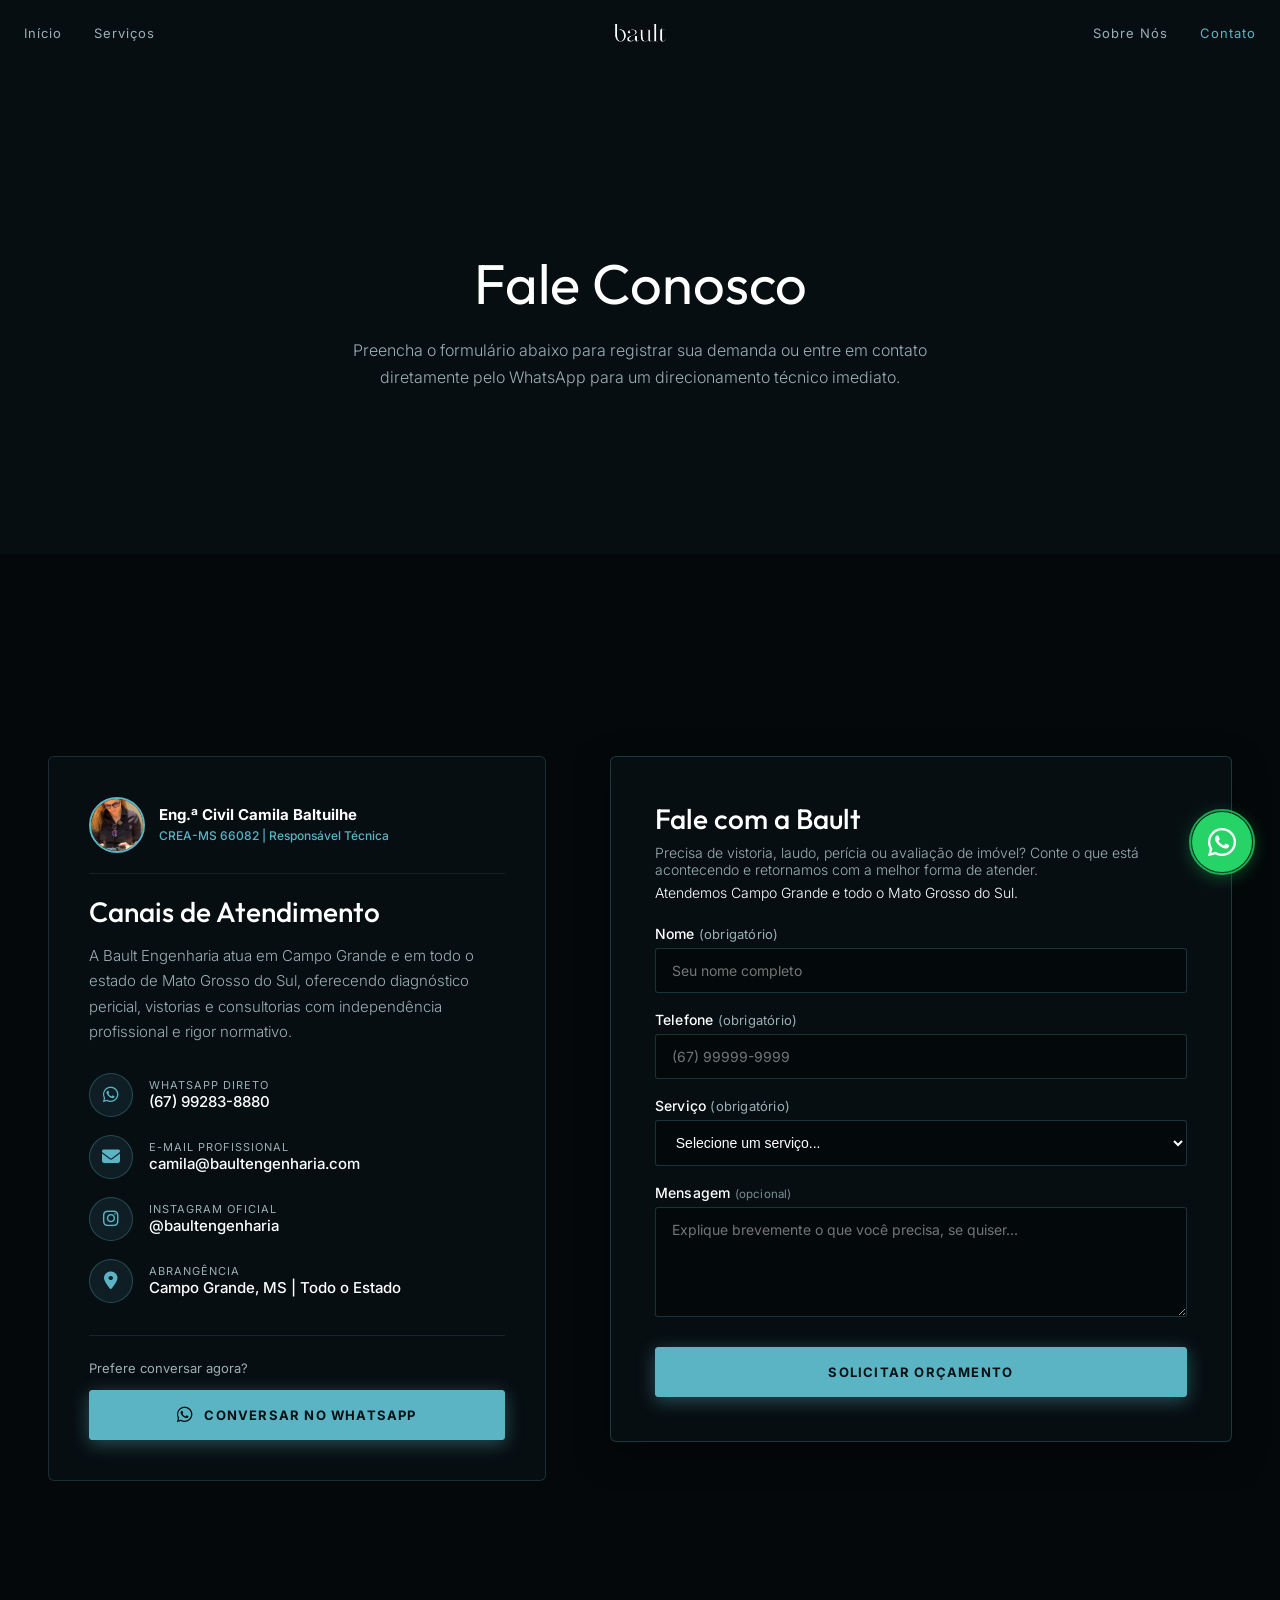
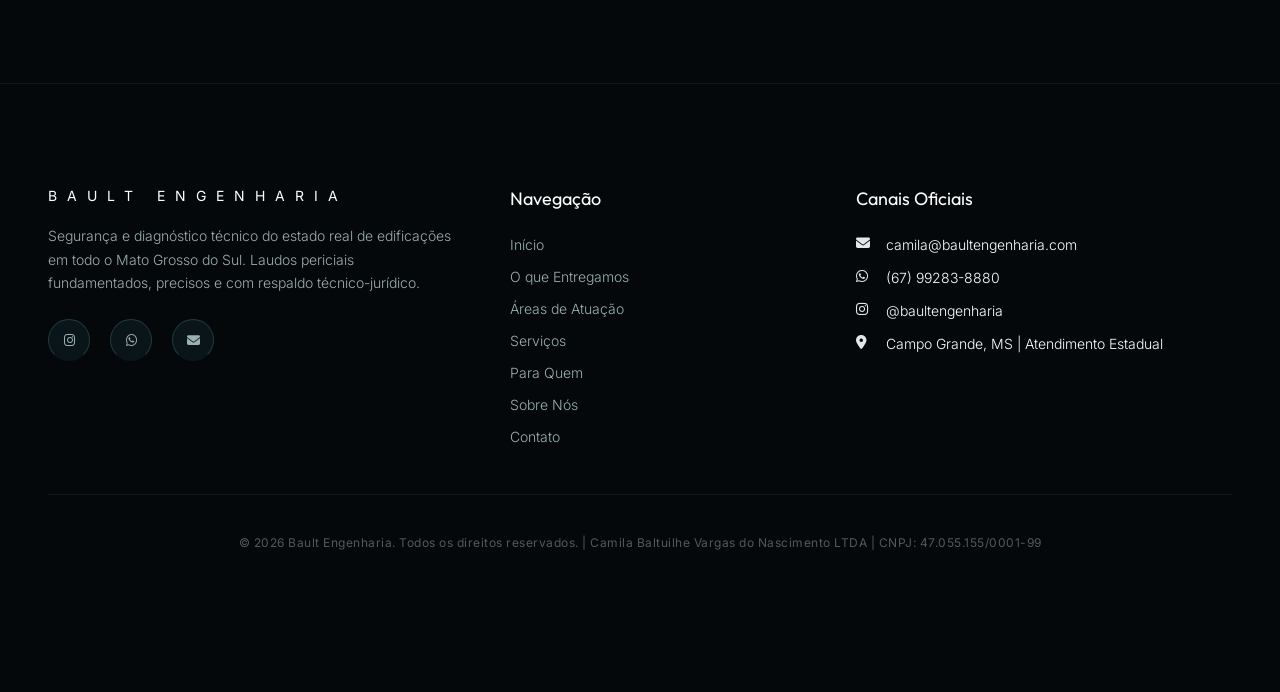
==== commit eb944c57: "Converte todas as imagens em uso para WebP e remove imagens nao utilizadas" ====
--- a/contato.html
+++ b/contato.html
@@ -92,7 +92,7 @@
                 <!-- Coluna 1: Informações e Canais Diretos com Ícones Clicáveis -->
                 <div class="contact-info-card">
                     <div style="display: flex; align-items: center; gap: 14px; margin-bottom: 20px; padding-bottom: 20px; border-bottom: 1px solid rgba(255,255,255,0.08);">
-                        <img src="img/real/camila_drone_portrait.png" alt="Eng.ª Civil Camila Baltuilhe" style="width: 56px; height: 56px; border-radius: 50%; object-fit: cover; border: 2px solid var(--color-accent, #5AB4C4); flex-shrink: 0;" loading="lazy">
+                        <img src="img/real/camila_drone_portrait.webp" alt="Eng.ª Civil Camila Baltuilhe" style="width: 56px; height: 56px; border-radius: 50%; object-fit: cover; border: 2px solid var(--color-accent, #5AB4C4); flex-shrink: 0;" loading="lazy">
                         <div>
                             <strong style="color: #FFFFFF; font-size: 15px; display: block;">Eng.ª Civil Camila Baltuilhe</strong>
                             <span style="color: var(--color-accent, #5AB4C4); font-size: 12px; font-weight: 500;">CREA-MS 66082 | Responsável Técnica</span>
--- a/style.css
+++ b/style.css
@@ -368,7 +368,7 @@
 
 .hero-section {
     background-color: var(--color-charcoal);
-    background-image: linear-gradient(to right, rgba(4, 8, 10, 0.94) 0%, rgba(4, 8, 10, 0.82) 50%, rgba(4, 8, 10, 0.45) 100%), url('img/img_hero.png');
+    background-image: linear-gradient(to right, rgba(4, 8, 10, 0.94) 0%, rgba(4, 8, 10, 0.82) 50%, rgba(4, 8, 10, 0.45) 100%), url('img/img_hero.webp');
     background-size: cover;
     background-position: center right;
     padding-top: 0;
@@ -1726,7 +1726,7 @@
         min-height: 100svh;
         padding-top: 68px;
         background-color: var(--color-charcoal);
-        background-image: linear-gradient(to bottom, rgba(4, 8, 10, 0.42) 0%, rgba(4, 8, 10, 0.68) 55%, rgba(4, 8, 10, 0.92) 100%), url('img/img_hero.png');
+        background-image: linear-gradient(to bottom, rgba(4, 8, 10, 0.42) 0%, rgba(4, 8, 10, 0.68) 55%, rgba(4, 8, 10, 0.92) 100%), url('img/img_hero.webp');
         background-position: center center;
         background-size: cover;
         display: flex;
